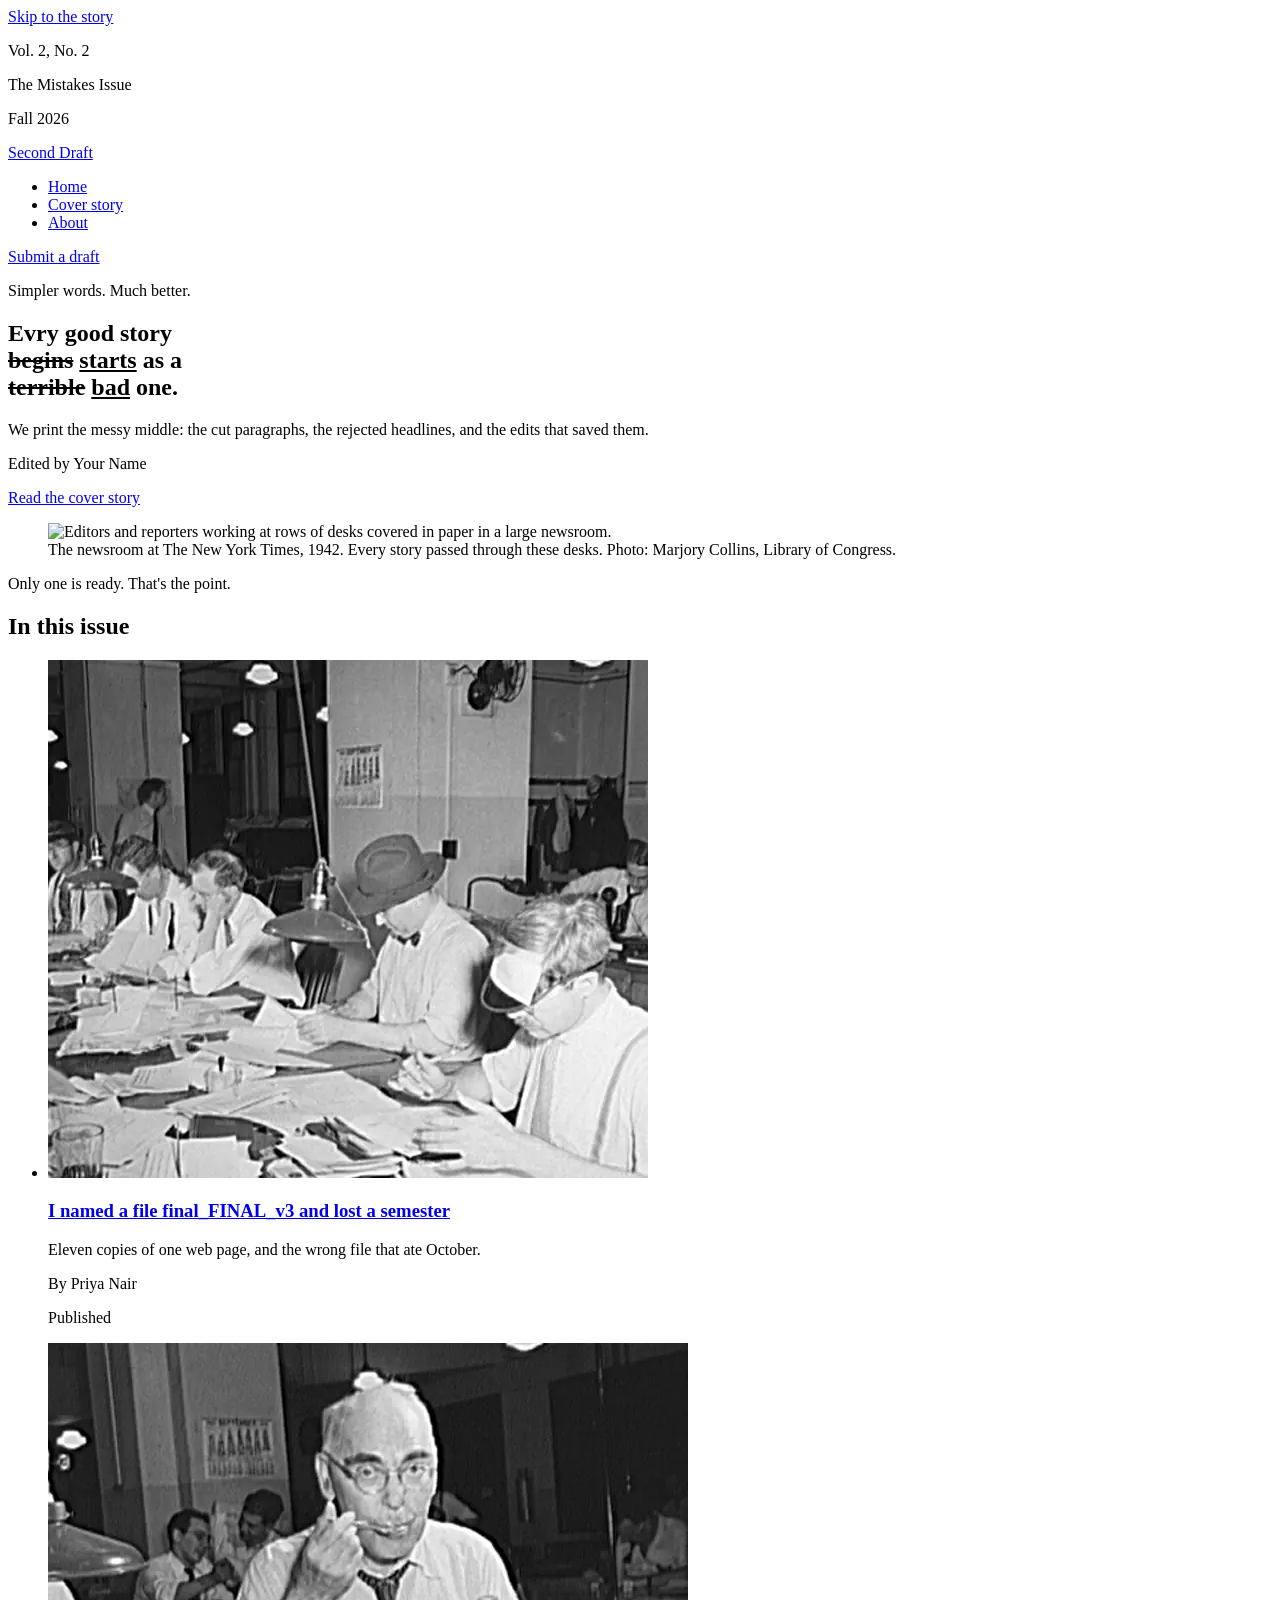
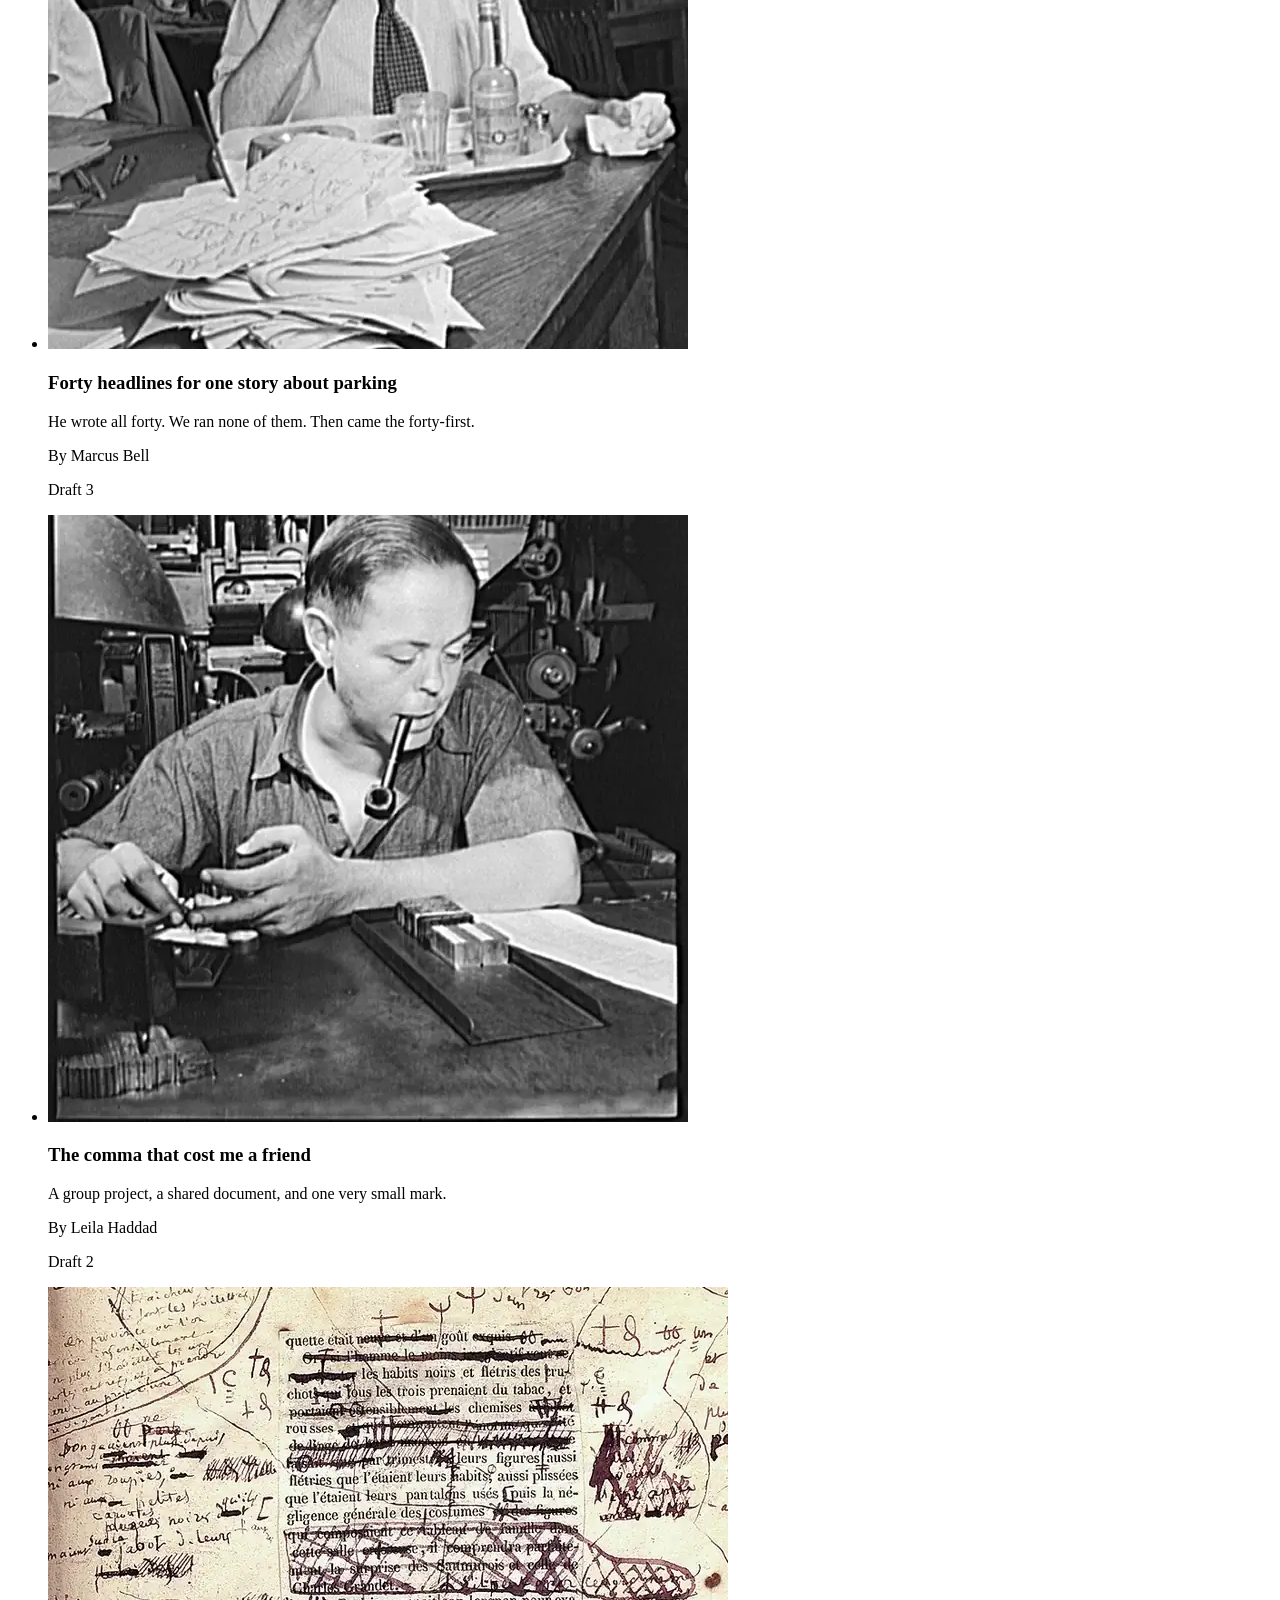
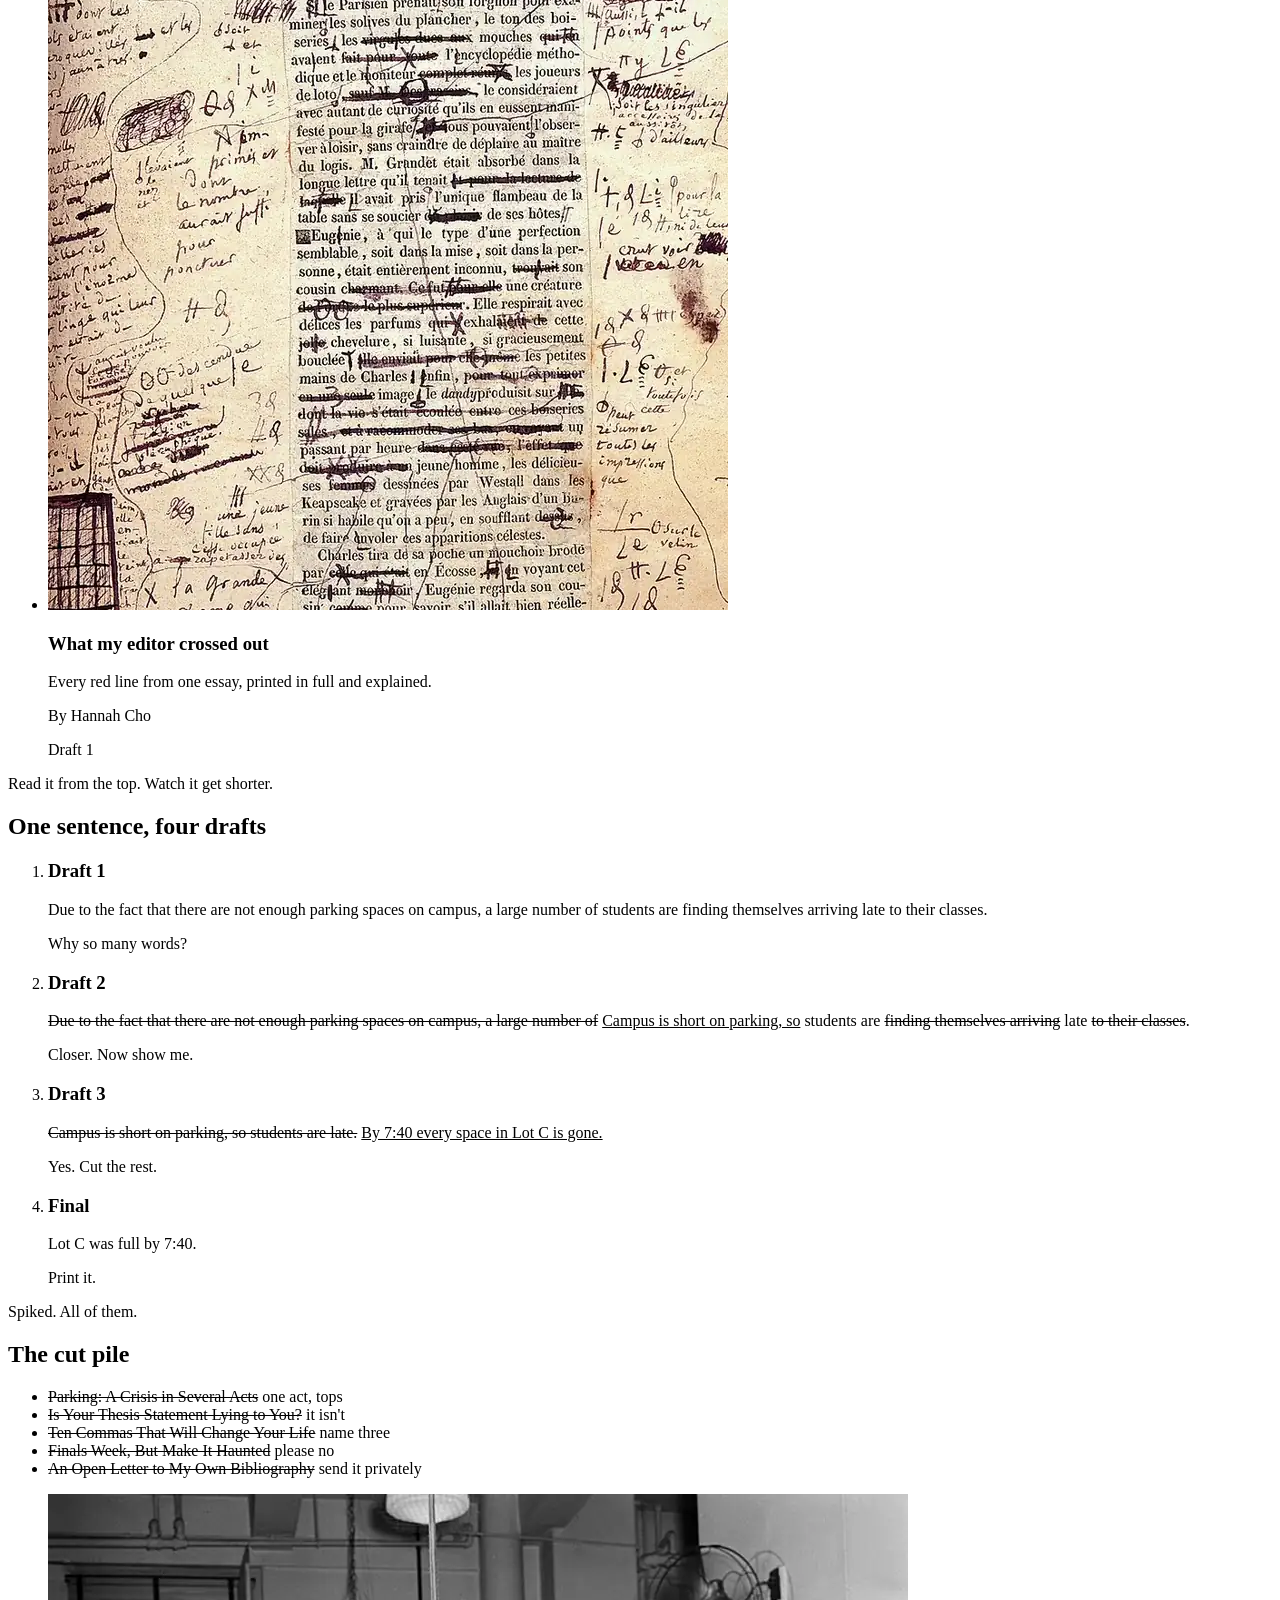
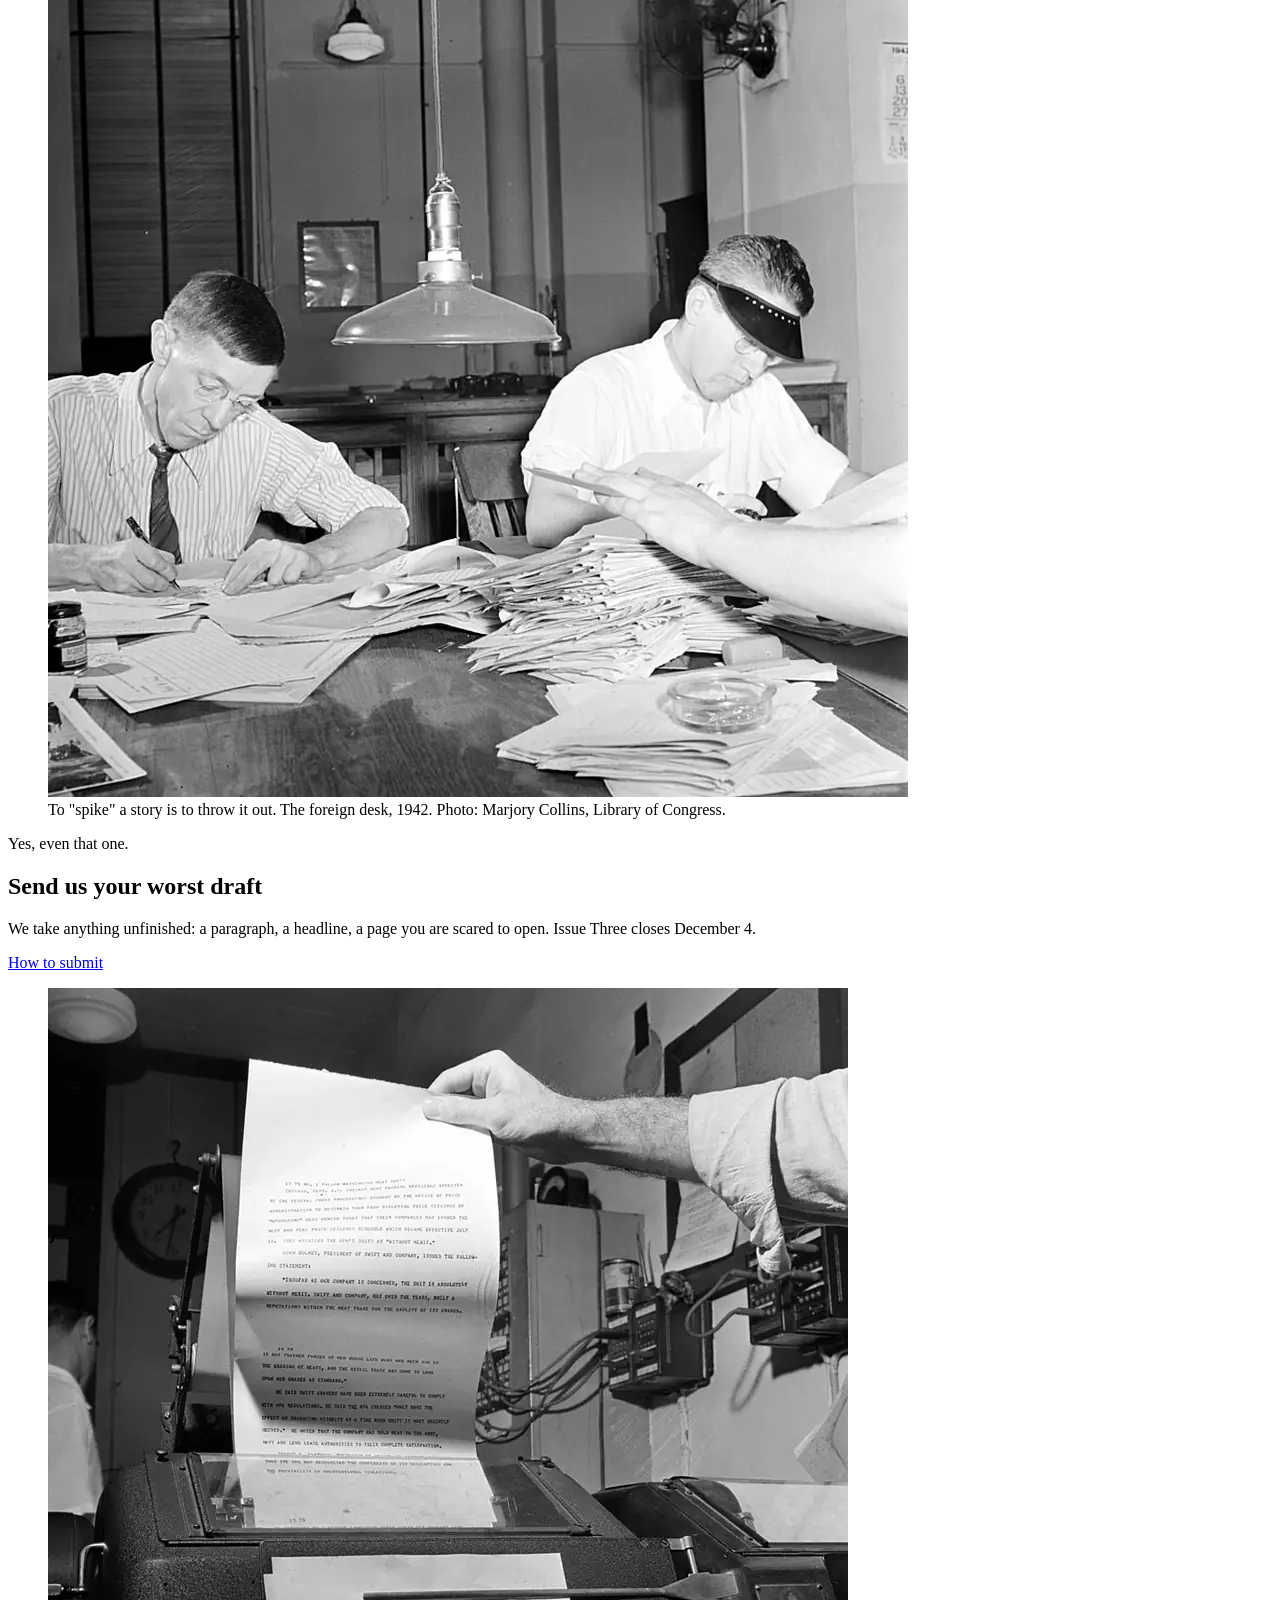
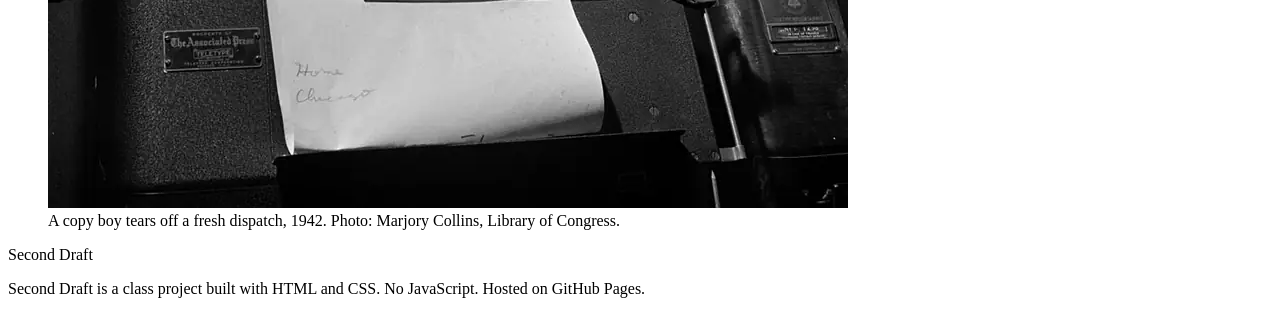
==== index.html @ 9b4cb30d "Changed the title" ====
<!DOCTYPE html>
<html lang="en">
<head>
  <meta charset="UTF-8">
  <title>Second Draft</title>
  <link rel="icon" href="assets/images/favicon.svg" type="image/svg+xml">
  <link rel="preconnect" href="https://fonts.googleapis.com">
  <link rel="preconnect" href="https://fonts.gstatic.com" crossorigin>
  <link rel="stylesheet" href="https://fonts.googleapis.com/css2?family=Barlow+Condensed:ital,wght@0,600;0,700;0,800;1,600&family=Roboto+Condensed:wght@600;700&family=Roboto:wght@400;500&display=swap">
  <link rel="stylesheet" href="assets/css/Style.css">
</head>
<body>
  <a class="skip-link" href="#main">Skip to the story</a>

  <header>
    <div class="topbar">
      <p>Vol. 2, No. 2</p>
      <p>The Mistakes Issue</p>
      <p>Fall 2026</p>
    </div>
    <div class="row masthead">
      <p class="wordmark"><a href="index.html">Second Draft</a></p>
      <div class="page">
        <nav class="site-nav" aria-label="Main">
          <ul>
            <li><a href="index.html" aria-current="page">Home</a></li>
            <li><a href="story.html">Cover story</a></li>
            <li><a href="about.html">About</a></li>
          </ul>
        </nav>
        <a class="header-cta" href="about.html#submit">Submit a draft</a>
      </div>
    </div>
  </header>

  <main id="main">
    <section class="row">
      <p class="note">Simpler words. Much better.</p>
      <div class="page">
        <h1>Evry good story<br>
          <del aria-hidden="true">begins</del> <ins>starts</ins> as a<br>
          <del aria-hidden="true">terrible</del> <ins>bad</ins> one.</h1>
        <p class="lede">We print the messy middle: the cut paragraphs, the rejected headlines, and the edits that saved them.</p>
        <p class="byline">Edited by Your Name</p>
        <p class="actions"><a class="cta" href="story.html">Read the cover story</a></p>
      </div>
    </section>

    <div class="row">
      <div class="page">
        <figure class="print">
          <img src="assets/images/Hero.webp" alt="Editors and reporters working at rows of desks covered in paper in a large newsroom." width="1600" height="888">
          <figcaption>The newsroom at The New York Times, 1942. Every story passed through these desks. Photo: Marjory Collins, Library of Congress.</figcaption>
        </figure>
      </div>
    </div>

    <section class="row">
      <p class="note">Only one is ready. That's the point.</p>
      <div class="page">
        <h2>In this issue</h2>
        <ul class="lineup">
          <li>
            <img src="assets/images/desk-600.webp" alt="Copy editors at a long desk piled with typed pages." width="600" height="518" loading="lazy">
            <div>
              <h3><a href="story.html">I named a file final_FINAL_v3 and lost a semester</a></h3>
              <p class="dek">Eleven copies of one web page, and the wrong file that ate October.</p>
              <p class="byline">By Priya Nair</p>
            </div>
            <p class="status stamp">Published</p>
          </li>
          <li>
            <img src="assets/images/reader.webp" width="640" height="606" loading="lazy">
            <div>
              <h3>Forty headlines for one story about parking</h3>
              <p class="dek">He wrote all forty. We ran none of them. Then came the forty-first.</p>
              <p class="byline">By Marcus Bell</p>
            </div>
            <p class="status draft">Draft 3</p>
          </li>
          <li>
            <img src="assets/images/setter.webp" alt="A typesetter with a pipe in his mouth arranging metal type by hand at his bench." width="640" height="607" loading="lazy">
            <div>
              <h3>The comma that cost me a friend</h3>
              <p class="dek">A group project, a shared document, and one very small mark.</p>
              <p class="byline">By Leila Haddad</p>
            </div>
            <p class="status draft">Draft 2</p>
          </li>
          <li>
            <img src="assets/images/manuscript.webp" alt="A handwritten page covered in crossed-out lines and notes in the margins." width="680" height="923" loading="lazy">
            <div>
              <h3>What my editor crossed out</h3>
              <p class="dek">Every red line from one essay, printed in full and explained.</p>
              <p class="byline">By Hannah Cho</p>
            </div>
            <p class="status draft">Draft 1</p>
          </li>
        </ul>
      </div>
    </section>

    <section class="row sunken">
      <p class="note">Read it from the top. Watch it get shorter.</p>
      <div class="page">
        <h2>One sentence, four drafts</h2>
        <ol class="drafts">
          <li>
            <h3>Draft 1</h3>
            <p class="sentence">Due to the fact that there are not enough parking spaces on campus, a large number of students are finding themselves arriving late to their classes.</p>
            <p class="said">Why so many words?</p>
          </li>
          <li>
            <h3>Draft 2</h3>
            <p class="sentence"><del>Due to the fact that there are not enough parking spaces on campus, a large number of</del> <ins>Campus is short on parking, so</ins> students are <del>finding themselves arriving</del> late <del>to their classes</del>.</p>
            <p class="said">Closer. Now show me.</p>
          </li>
          <li>
            <h3>Draft 3</h3>
            <p class="sentence"><del>Campus is short on parking, so students are late.</del> <ins>By 7:40 every space in Lot C is gone.</ins></p>
            <p class="said">Yes. Cut the rest.</p>
          </li>
          <li>
            <h3>Final</h3>
            <p class="sentence done">Lot C was full by 7:40.</p>
            <p class="said">Print it.</p>
          </li>
        </ol>
      </div>
    </section>

    <section class="row">
      <p class="note">Spiked. All of them.</p>
      <div class="page">
        <h2>The cut pile</h2>
        <div class="pile">
          <ul class="cuts">
            <li><del>Parking: A Crisis in Several Acts</del> <span class="why">one act, tops</span></li>
            <li><del>Is Your Thesis Statement Lying to You?</del> <span class="why">it isn't</span></li>
            <li><del>Ten Commas That Will Change Your Life</del> <span class="why">name three</span></li>
            <li><del>Finals Week, But Make It Haunted</del> <span class="why">please no</span></li>
            <li><del>An Open Letter to My Own Bibliography</del> <span class="why">send it privately</span></li>
          </ul>
          <figure class="print">
            <img src="assets/images/spike.webp" alt="Two copy editors in eyeshades at a desk heaped with paper, one pressing a page down onto a spike." width="860" height="903" loading="lazy">
            <figcaption>To "spike" a story is to throw it out. The foreign desk, 1942. Photo: Marjory Collins, Library of Congress.</figcaption>
          </figure>
        </div>
      </div>
    </section>

    <section class="row inverse">
      <p class="note">Yes, even that one.</p>
      <div class="page">
        <div class="invite">
          <div>
            <h2>Send us your worst draft</h2>
            <p>We take anything unfinished: a paragraph, a headline, a page you are scared to open. Issue Three closes December 4.</p>
            <p class="actions"><a class="cta" href="about.html#submit">How to submit</a></p>
          </div>
          <figure class="print">
            <img src="assets/images/dispatch.webp" alt="A hand tearing a long sheet of paper from a wire service teleprinter." width="800" height="820" loading="lazy">
            <figcaption>A copy boy tears off a fresh dispatch, 1942. Photo: Marjory Collins, Library of Congress.</figcaption>
          </figure>
        </div>
      </div>
    </section>
  </main>

  <footer class="row site-footer inverse">
    <div class="page">
      <p class="signoff">Second Draft</p>
      <p>Second Draft is a class project built with HTML and CSS. No JavaScript. Hosted on GitHub Pages.</p>
    </div>
  </footer>
</body>
</html>
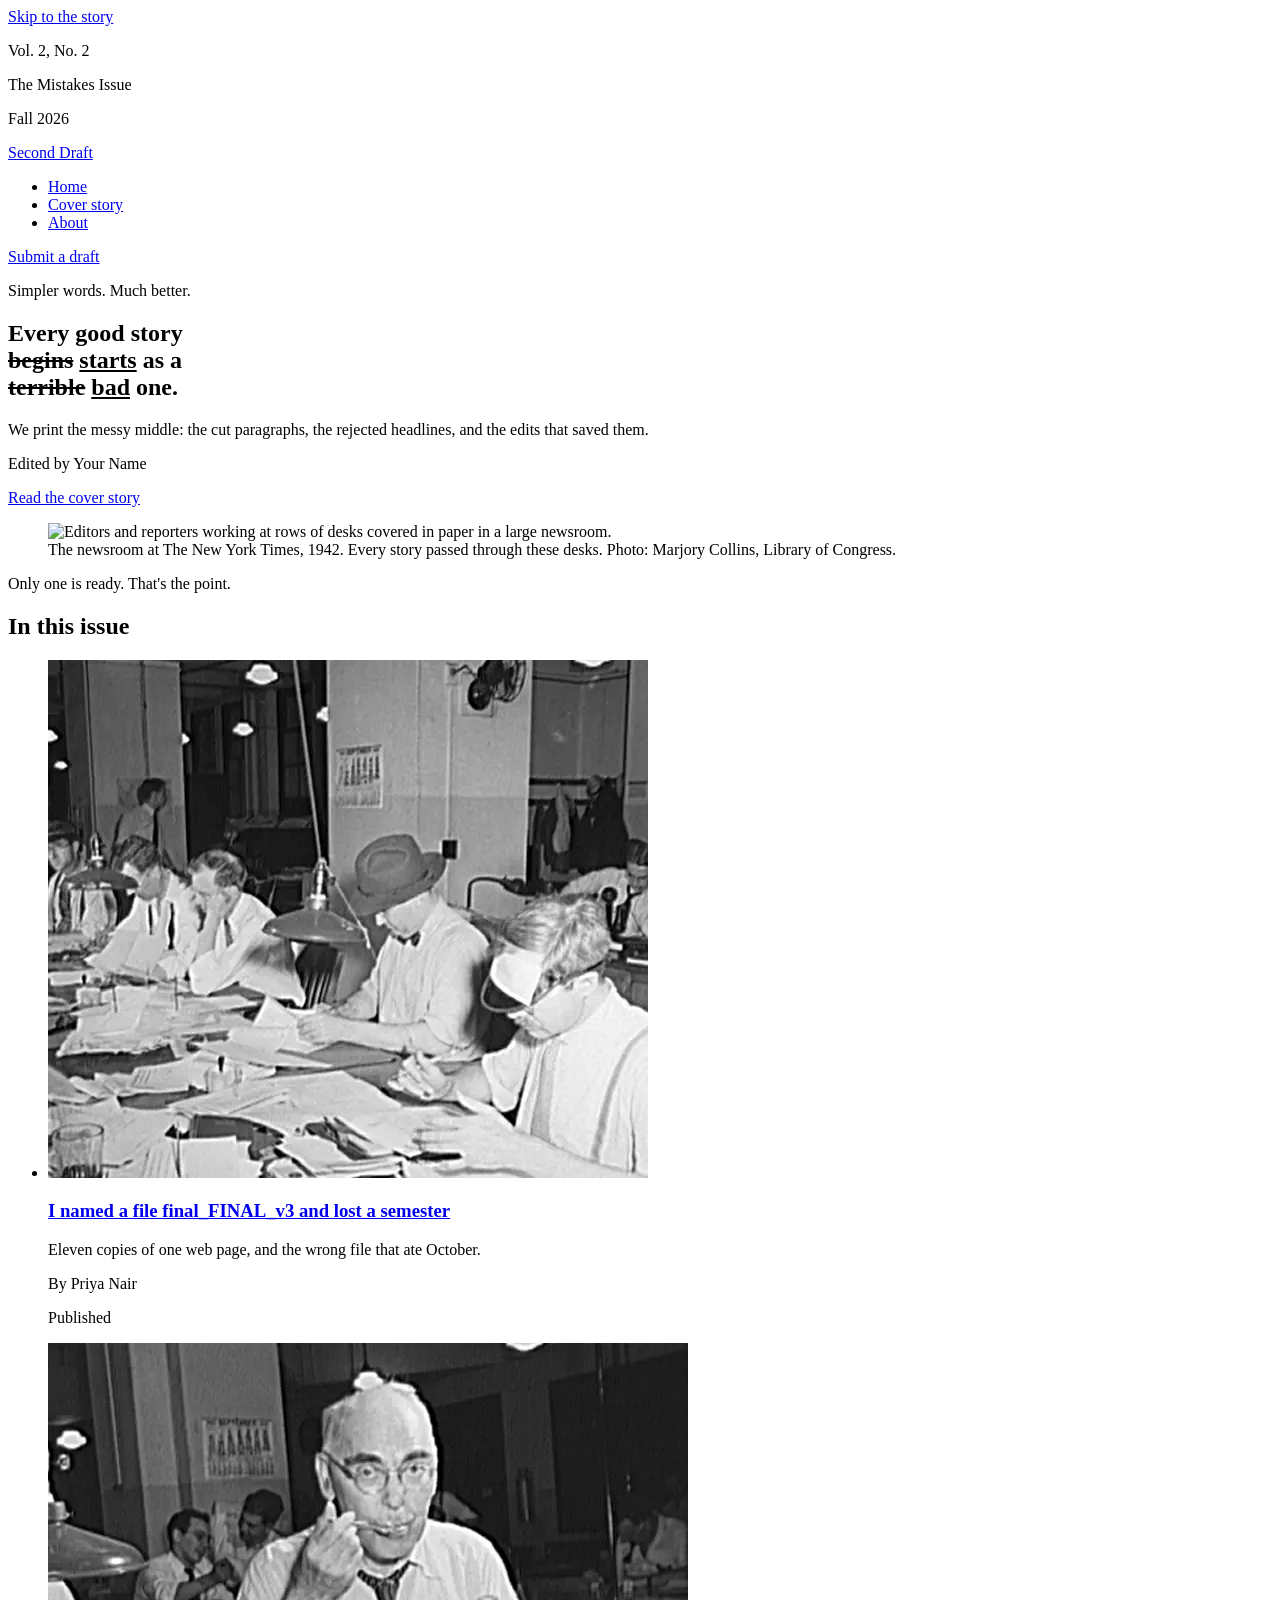
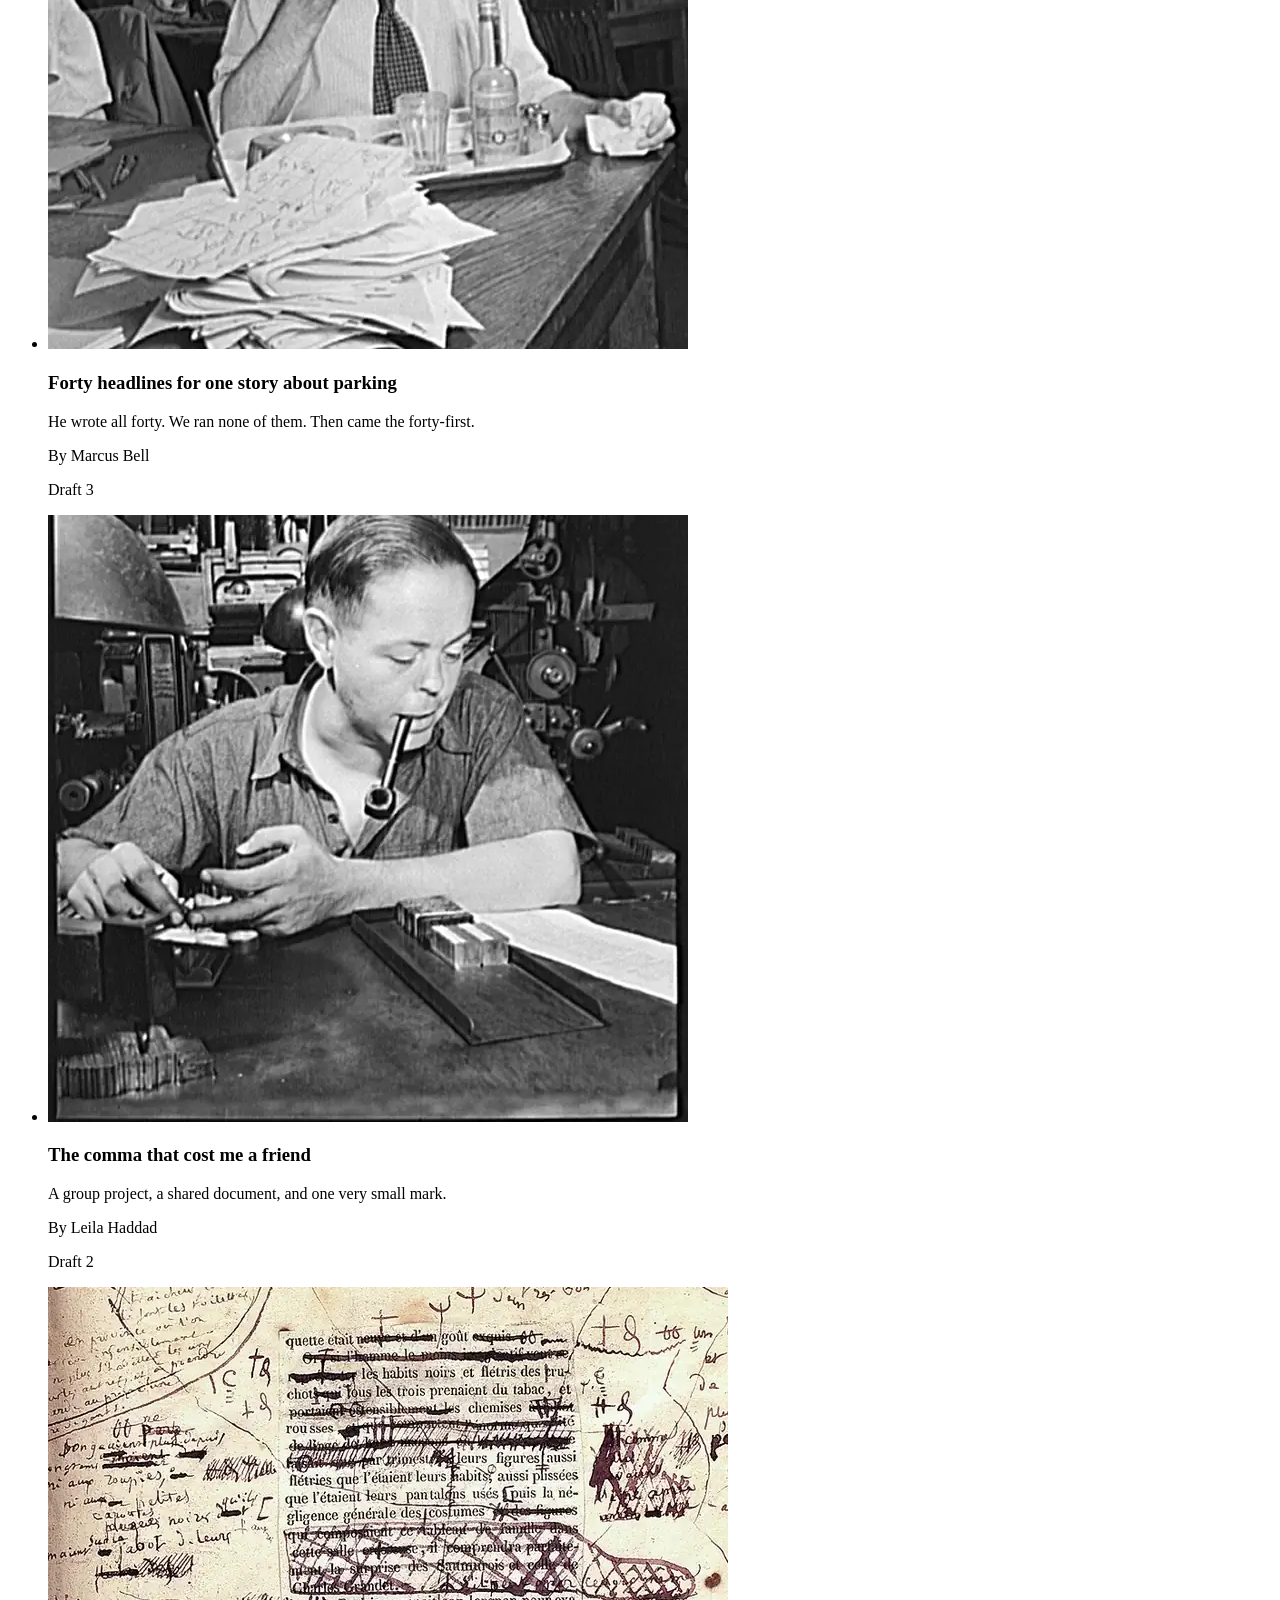
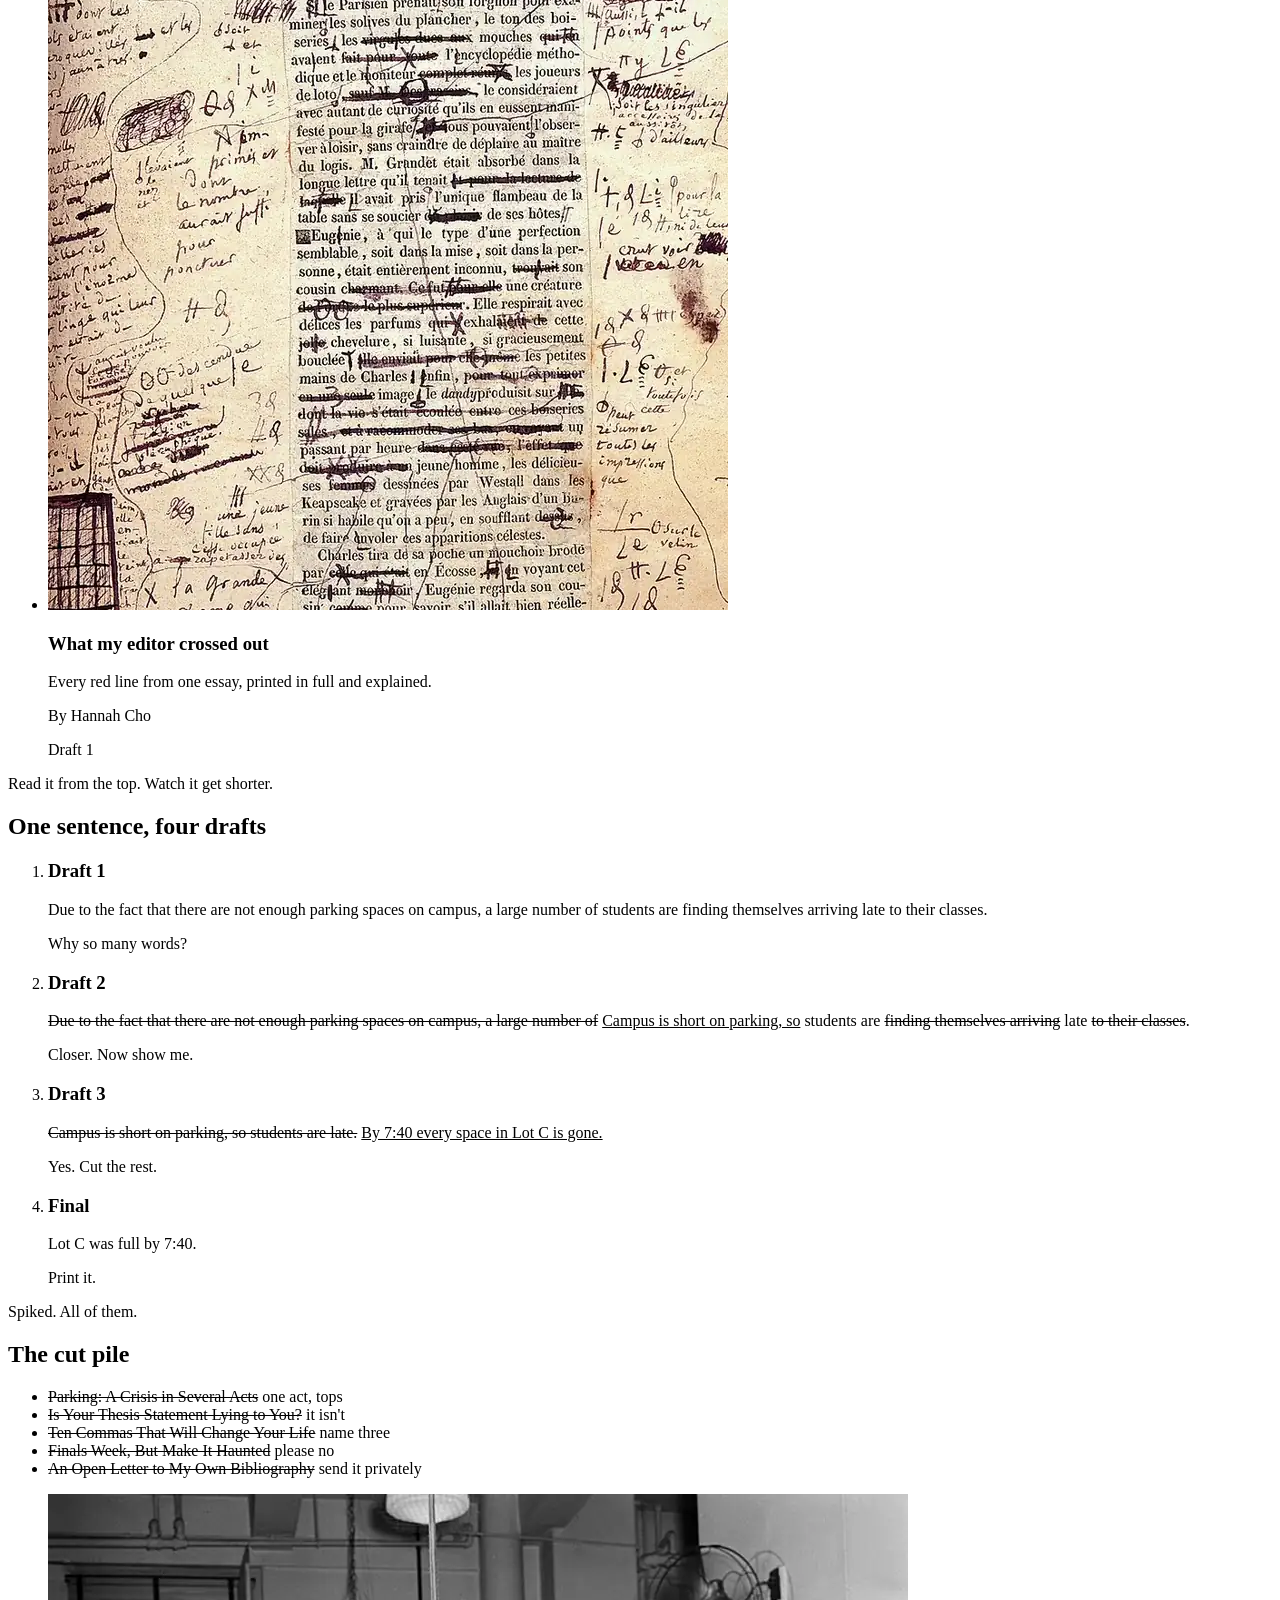
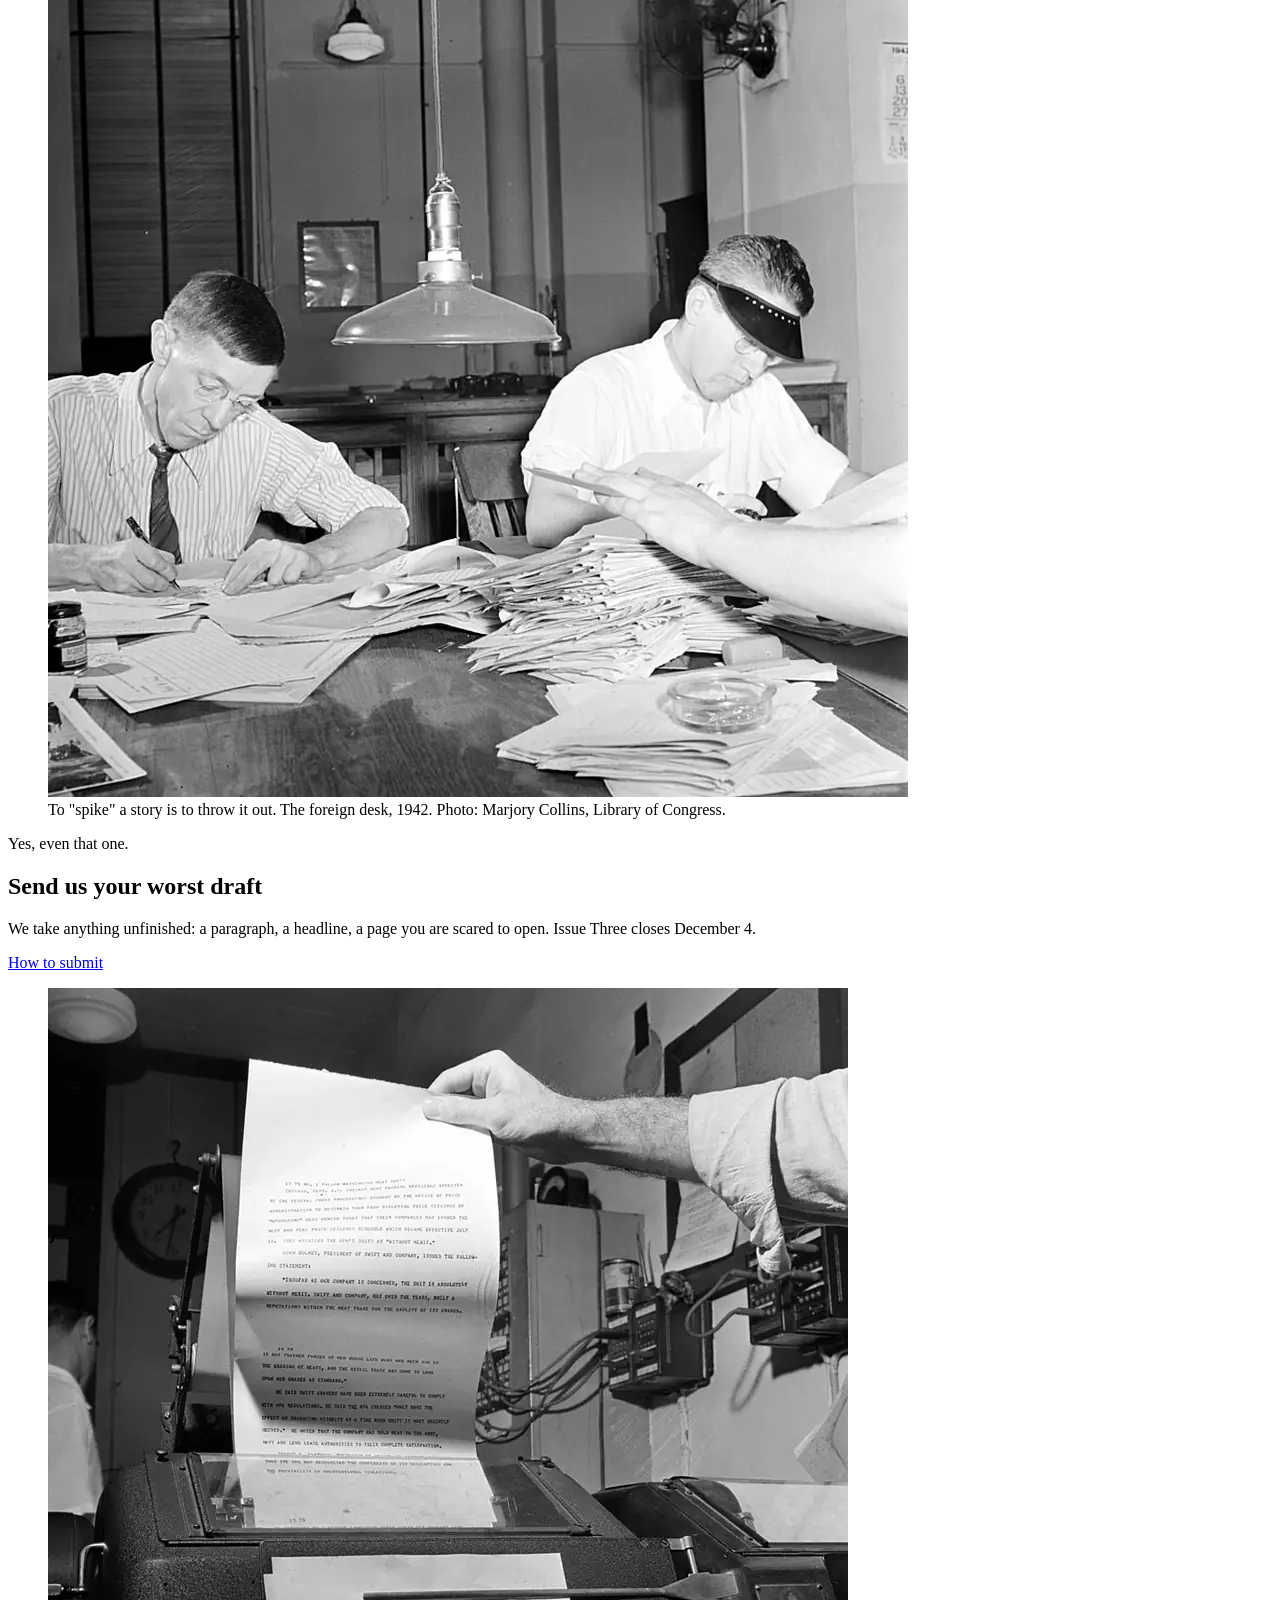
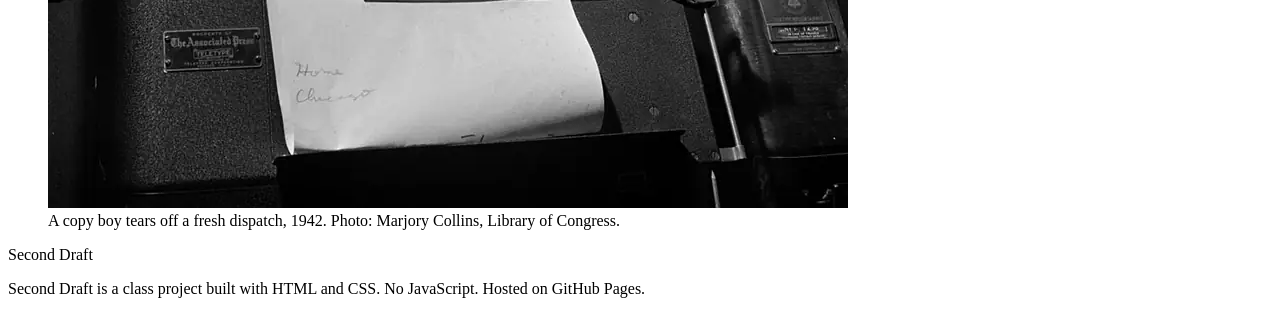
==== commit d2c36ff4: "Fixed the H1" ====
--- a/index.html
+++ b/index.html
@@ -37,7 +37,7 @@
     <section class="row">
       <p class="note">Simpler words. Much better.</p>
       <div class="page">
-        <h1>Evry good story<br>
+        <h1>Every good story<br>
           <del aria-hidden="true">begins</del> <ins>starts</ins> as a<br>
           <del aria-hidden="true">terrible</del> <ins>bad</ins> one.</h1>
         <p class="lede">We print the messy middle: the cut paragraphs, the rejected headlines, and the edits that saved them.</p>
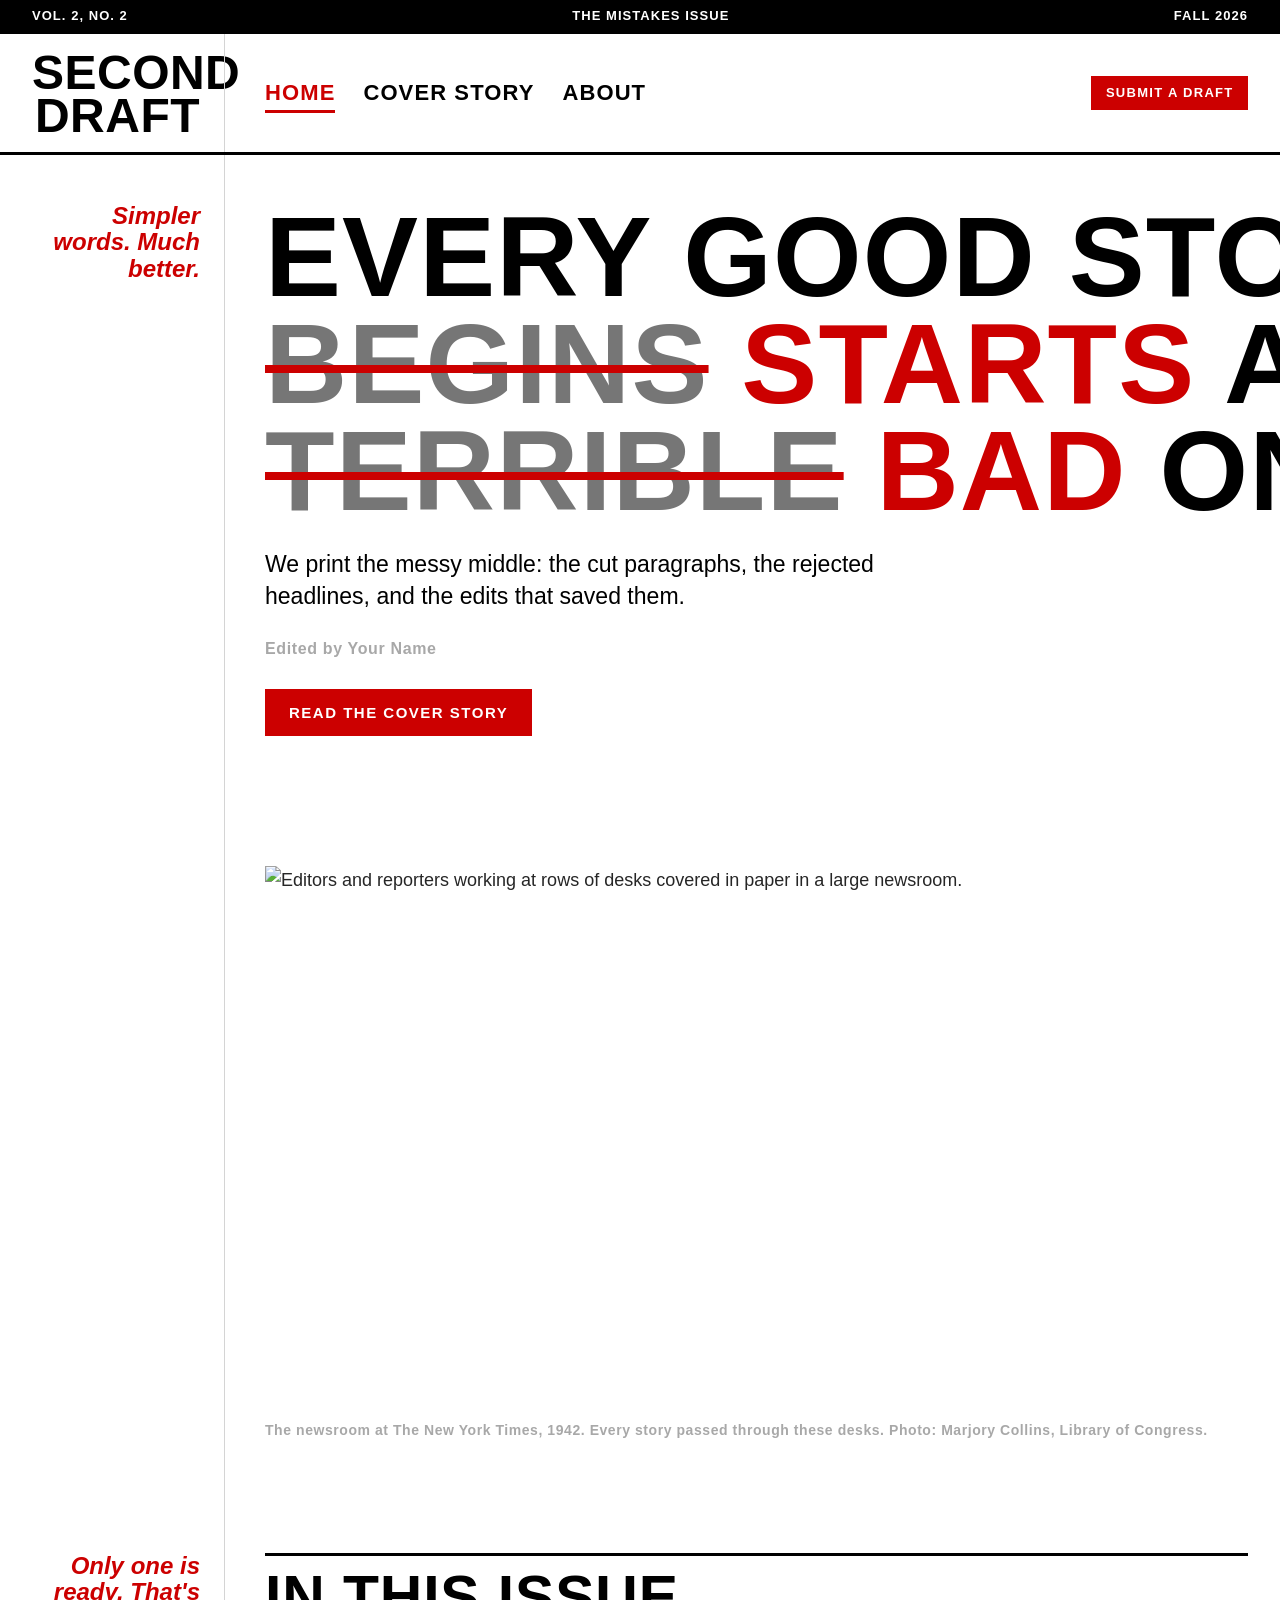
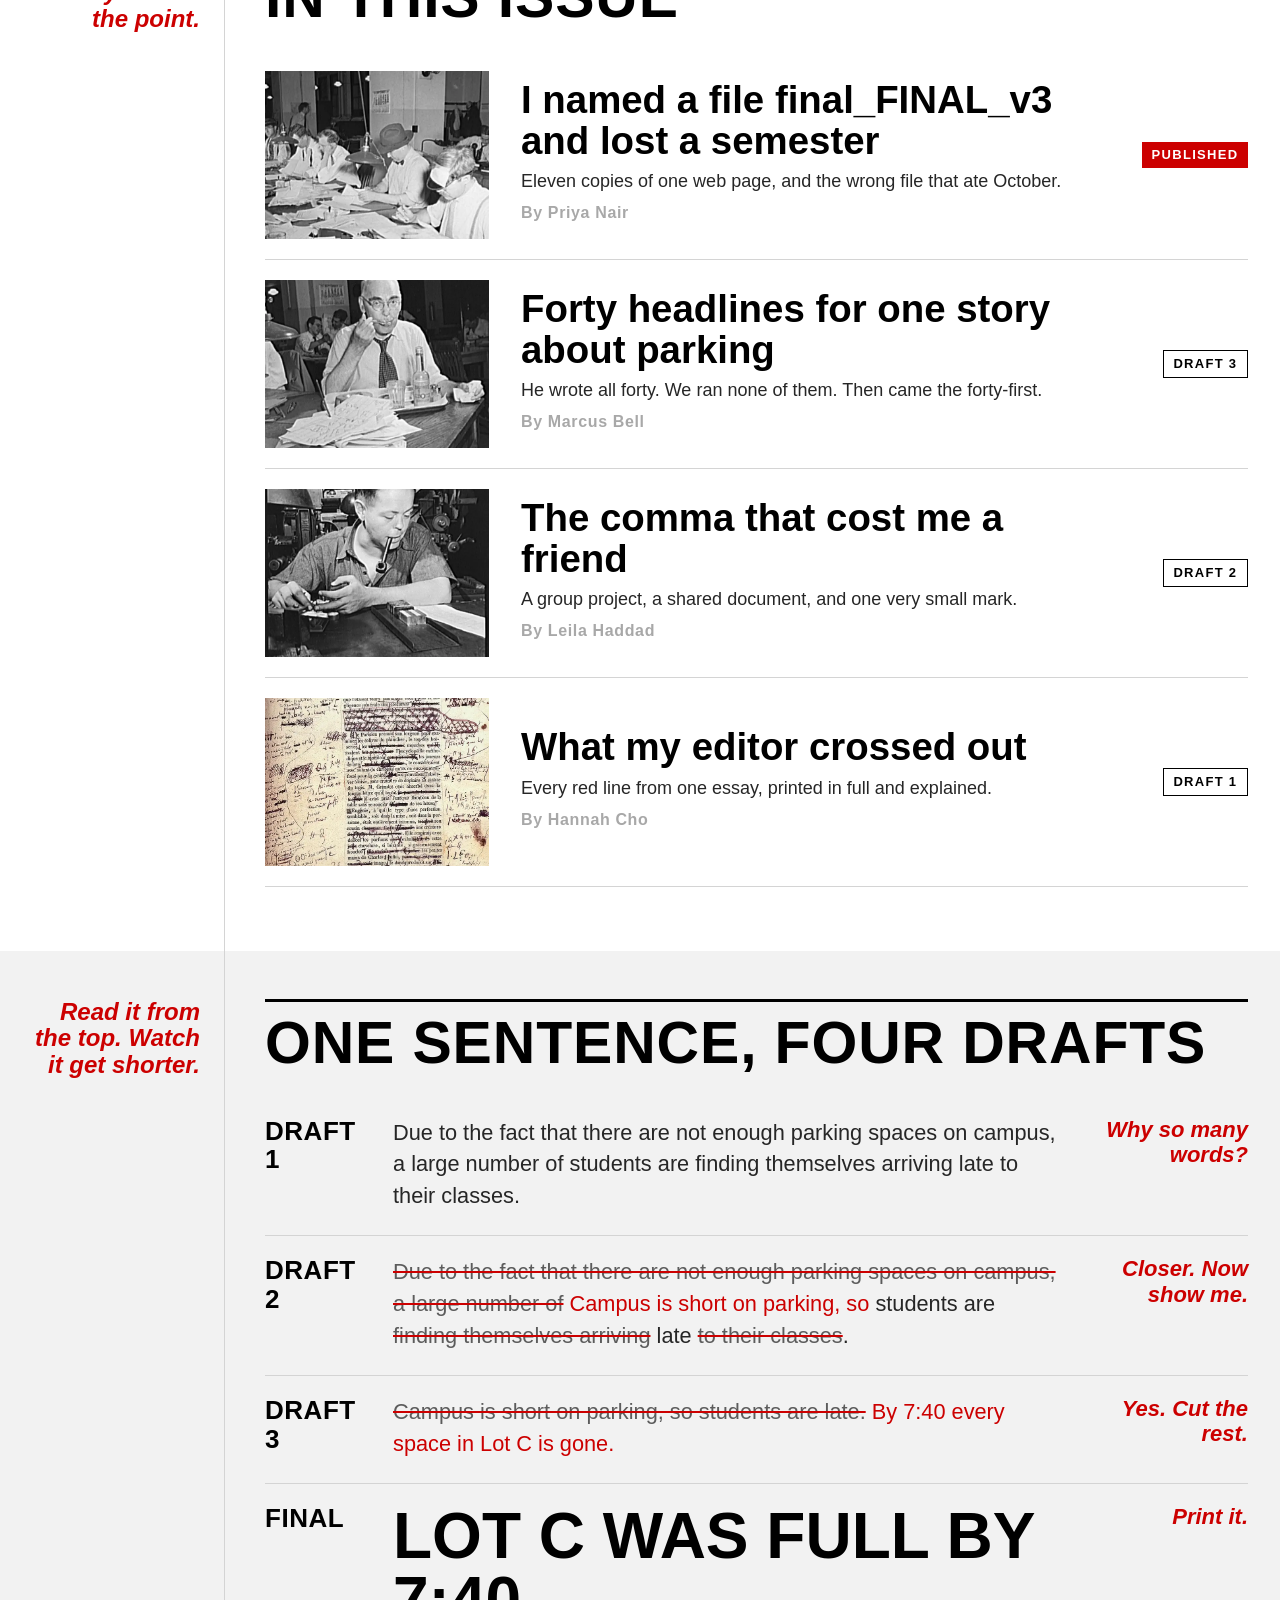
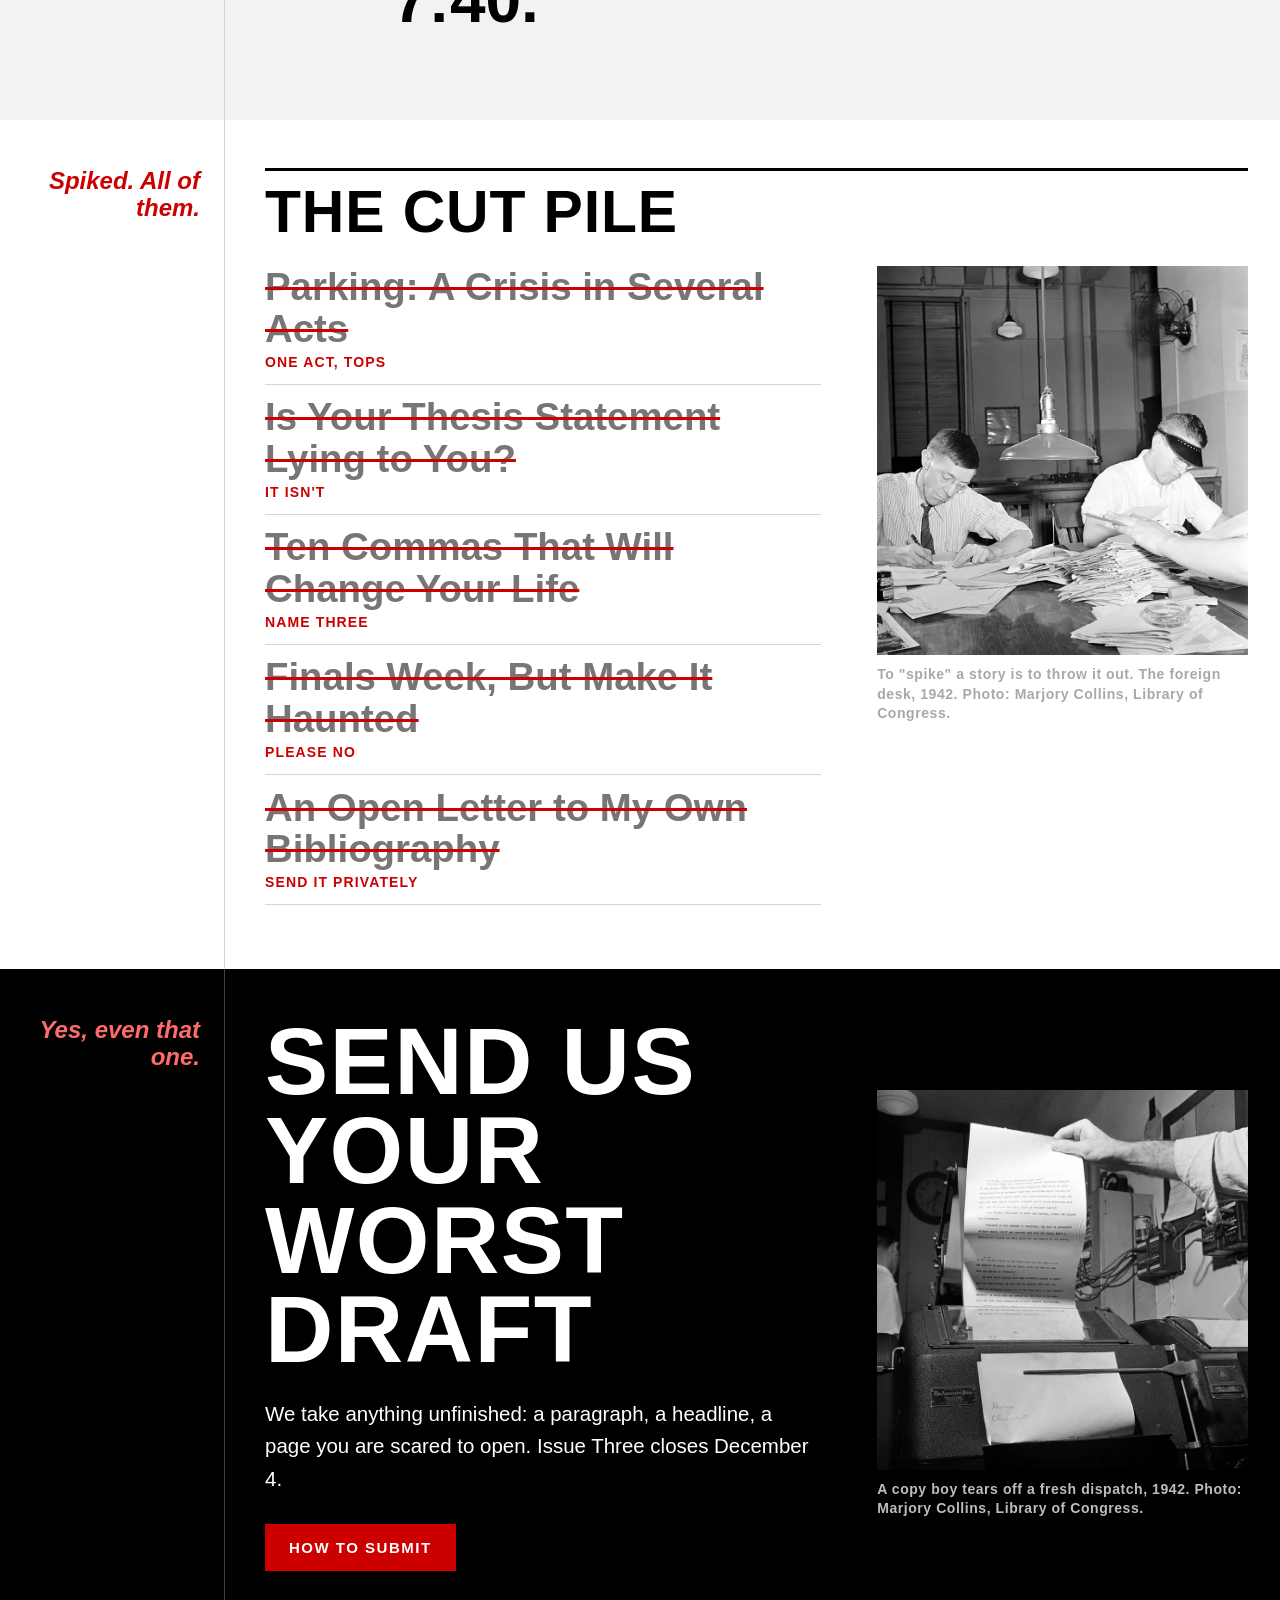
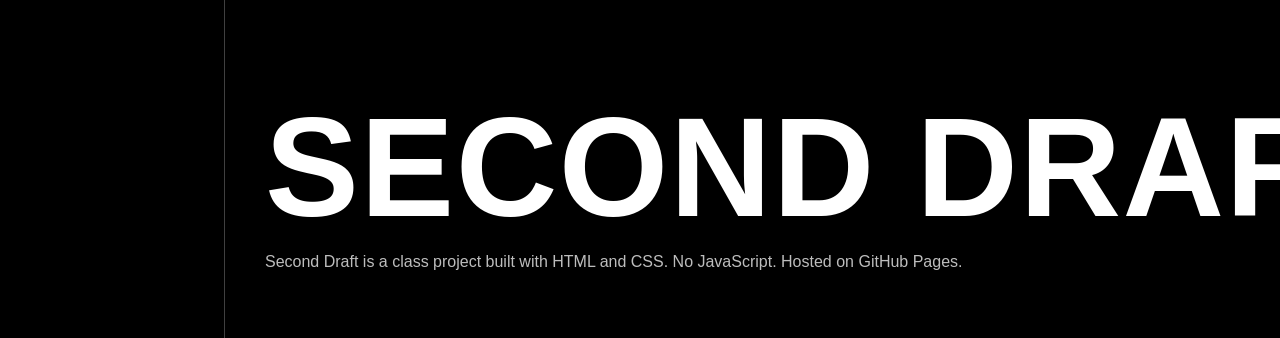
==== commit 202a114f: "CSS link fix" ====
--- a/index.html
+++ b/index.html
@@ -7,7 +7,7 @@
   <link rel="preconnect" href="https://fonts.googleapis.com">
   <link rel="preconnect" href="https://fonts.gstatic.com" crossorigin>
   <link rel="stylesheet" href="https://fonts.googleapis.com/css2?family=Barlow+Condensed:ital,wght@0,600;0,700;0,800;1,600&family=Roboto+Condensed:wght@600;700&family=Roboto:wght@400;500&display=swap">
-  <link rel="stylesheet" href="assets/css/Style.css">
+  <link rel="stylesheet" href="assets/css/style.css">
 </head>
 <body>
   <a class="skip-link" href="#main">Skip to the story</a>
--- a/assets/css/style.css
+++ b/assets/css/style.css
@@ -0,0 +1,828 @@
+/* Second Draft: one stylesheet for the whole site.
+   Phone styles come first (mobile-first, Week 7).
+   The media queries near the bottom add the desktop layout. */
+
+/* Design tokens (Week 8: custom properties) */
+:root {
+  --white: #ffffff;
+  --sunken: #f2f2f2;  /* alternate sections */
+  --black: #000000;   /* headlines and dark sections */
+  --body: #262626;    /* paragraphs */
+  --muted: #a8a8a8;   /* captions and bylines */
+  --line: #d4d4d4;    /* thin rules */
+  --pen: #cc0000;     /* the editor's red pen, the only accent color */
+
+  /* Type (Week 5: Google Fonts) */
+  --display: "Barlow Condensed", "Arial Narrow", Arial, sans-serif;
+  --text: "Roboto", "Helvetica Neue", Arial, sans-serif;
+  --label: "Roboto Condensed", "Arial Narrow", Arial, sans-serif;
+}
+
+/* Box model (Week 5) */
+*,
+*::before,
+*::after {
+  box-sizing: border-box;
+}
+
+body {
+  margin: 0;
+  background: var(--white);
+  color: var(--body);
+  font-family: var(--text);
+  font-size: 1.125rem;
+  line-height: 1.6;
+}
+
+img {
+  display: block;
+  max-width: 100%;
+  height: auto;
+}
+
+a {
+  color: inherit;
+  text-decoration-color: var(--pen);
+  text-decoration-thickness: 2px;
+  text-underline-offset: 0.18em;
+}
+
+a:hover {
+  color: var(--pen);
+}
+
+/* Keyboard users can always see where they are (Week 10) */
+:focus-visible {
+  outline: 3px solid var(--pen);
+  outline-offset: 3px;
+}
+
+.skip-link {
+  position: absolute;
+  z-index: 2;
+  left: 1rem;
+  top: -5rem;
+  padding: 0.5rem 1rem;
+  background: var(--black);
+  color: var(--white);
+}
+
+.skip-link:focus {
+  top: 1rem;
+}
+
+/* The black strip at the very top */
+.topbar {
+  display: flex;
+  justify-content: space-between;
+  gap: 1rem;
+  padding: 0.4rem 1rem;
+  background: var(--black);
+  color: var(--white);
+  font-family: var(--label);
+  font-size: 0.8125rem;
+  font-weight: 600;
+  letter-spacing: 0.08em;
+  text-transform: uppercase;
+}
+
+.topbar p {
+  margin: 0;
+}
+
+/* Section backgrounds */
+.sunken {
+  background: var(--sunken);
+}
+
+/* Dark sections swap these colors for this section only */
+.inverse {
+  --pen: #ff6b6b;
+  --muted: #bdbdbd;
+  --line: rgb(255 255 255 / 0.25);
+  background: var(--black);
+  color: var(--white);
+}
+
+/* The sheet: a margin for editor's notes, then the page itself */
+.row {
+  padding-inline: 1rem;
+}
+
+.page {
+  padding-block: 1rem 2.5rem;
+}
+
+.note {
+  margin: 0;
+  padding-top: 2rem;
+  color: var(--pen);
+  font-family: var(--display);
+  font-size: 1.5rem;
+  font-style: italic;
+  font-weight: 600;
+  line-height: 1.1;
+}
+
+.note + .page {
+  padding-top: 0.5rem;
+}
+
+/* Header and navigation (Week 6: Flexbox) */
+.masthead {
+  border-bottom: 3px solid var(--black);
+}
+
+.wordmark {
+  margin: 0;
+  padding-top: 0.75rem;
+  font-family: var(--display);
+  font-size: 2.25rem;
+  font-weight: 800;
+  letter-spacing: 0.01em;
+  line-height: 0.9;
+  text-transform: uppercase;
+}
+
+.wordmark a {
+  color: var(--black);
+  text-decoration: none;
+}
+
+.masthead .page {
+  display: flex;
+  flex-wrap: wrap;
+  align-items: center;
+  justify-content: space-between;
+  gap: 0.5rem 2rem;
+  padding-block: 0.5rem 0.75rem;
+}
+
+.site-nav ul {
+  display: flex;
+  flex-wrap: wrap;
+  gap: 0.25rem 1.75rem;
+  margin: 0;
+  padding: 0;
+  list-style: none;
+}
+
+.site-nav a {
+  display: inline-block;
+  padding-block: 0.25rem;
+  color: var(--black);
+  font-family: var(--display);
+  font-size: 1.375rem;
+  font-weight: 700;
+  letter-spacing: 0.05em;
+  line-height: 1.2;
+  text-decoration: none;
+  text-transform: uppercase;
+}
+
+.site-nav a:hover {
+  color: var(--pen);
+}
+
+.site-nav [aria-current="page"] {
+  color: var(--pen);
+  box-shadow: 0 3px 0 var(--pen);
+}
+
+/* Buttons (Week 8: transitions) */
+.header-cta,
+.cta {
+  display: inline-block;
+  background: var(--pen);
+  color: var(--white);
+  font-family: var(--label);
+  font-weight: 700;
+  letter-spacing: 0.1em;
+  line-height: 1;
+  text-decoration: none;
+  text-transform: uppercase;
+  transition: background-color 0.2s ease;
+}
+
+.header-cta {
+  padding: 0.65rem 0.9rem;
+  font-size: 0.8125rem;
+}
+
+.cta {
+  padding: 1rem 1.5rem;
+  font-size: 0.9375rem;
+}
+
+.header-cta:hover,
+.cta:hover {
+  background: var(--black);
+  color: var(--white);
+}
+
+.inverse .cta {
+  background: #cc0000;
+}
+
+.inverse .cta:hover {
+  background: var(--white);
+  color: var(--black);
+}
+
+/* Type (Week 5 and Week 8: clamp) */
+h1,
+h2,
+h3 {
+  margin: 0;
+  color: var(--black);
+  font-family: var(--display);
+  font-weight: 800;
+}
+
+.inverse h2,
+.inverse h3 {
+  color: var(--white);
+}
+
+/* The home headline is three set lines, so it never re-wraps while fonts load */
+h1 {
+  margin-bottom: 1.5rem;
+  font-size: 11.6vw;
+  letter-spacing: 0.01em;
+  line-height: 0.94;
+  text-transform: uppercase;
+  white-space: nowrap;
+}
+
+.story-title,
+.about-title {
+  font-size: clamp(3rem, 7vw, 6.5rem);
+  letter-spacing: 0;
+  line-height: 0.96;
+  text-transform: none;
+  white-space: normal;
+}
+
+h2 {
+  margin-bottom: 1.5rem;
+  padding-top: 0.75rem;
+  border-top: 3px solid var(--black);
+  font-size: clamp(2.5rem, 4.6vw, 4.25rem);
+  letter-spacing: 0.015em;
+  line-height: 1;
+  text-transform: uppercase;
+}
+
+.inverse h2 {
+  border-top-color: var(--white);
+}
+
+p,
+ol {
+  max-width: 44rem;
+}
+
+/* The editor's marks: <del> and <ins> are real HTML elements */
+del {
+  color: #767676;
+  text-decoration-color: var(--pen);
+  text-decoration-thickness: 0.07em;
+}
+
+ins {
+  color: var(--pen);
+  text-decoration: none;
+}
+
+.lede {
+  margin-top: 0;
+  color: var(--black);
+  font-size: clamp(1.25rem, 1.8vw, 1.5rem);
+  line-height: 1.4;
+}
+
+.byline {
+  margin-block: 0.25rem;
+  color: var(--muted);
+  font-family: var(--label);
+  font-size: 1rem;
+  font-weight: 600;
+  letter-spacing: 0.04em;
+}
+
+.actions {
+  margin-top: 1.75rem;
+}
+
+/* Photos sit straight and clean (Week 3: figure and figcaption) */
+.print {
+  margin: 0;
+}
+
+figcaption {
+  padding-top: 0.6rem;
+  color: var(--muted);
+  font-family: var(--label);
+  font-size: 0.875rem;
+  font-weight: 600;
+  letter-spacing: 0.04em;
+  line-height: 1.4;
+}
+
+/* In this issue (Week 7: Grid) */
+.lineup {
+  margin: 0;
+  padding: 0;
+  list-style: none;
+}
+
+.lineup li {
+  display: grid;
+  grid-template-columns: 6.5rem minmax(0, 1fr);
+  gap: 1rem;
+  align-items: start;
+  padding-block: 1.25rem;
+  border-bottom: 1px solid var(--line);
+}
+
+.lineup img {
+  width: 100%;
+  aspect-ratio: 4 / 3;
+  object-fit: cover;
+}
+
+.lineup h3 {
+  font-size: clamp(1.625rem, 3vw, 2.5rem);
+  font-weight: 700;
+  line-height: 1.05;
+}
+
+.lineup h3 a {
+  text-decoration: none;
+}
+
+.lineup h3 a:hover {
+  text-decoration: underline;
+  text-decoration-color: var(--pen);
+  text-decoration-thickness: 3px;
+}
+
+.lineup .dek {
+  margin: 0.4rem 0 0.25rem;
+}
+
+/* Status tags: red means published */
+.status {
+  grid-column: 2;
+  justify-self: start;
+  margin: 0;
+  padding: 0.3rem 0.6rem;
+  font-family: var(--label);
+  font-size: 0.8125rem;
+  font-weight: 700;
+  letter-spacing: 0.1em;
+  line-height: 1.2;
+  text-transform: uppercase;
+}
+
+.stamp {
+  background: var(--pen);
+  color: var(--white);
+}
+
+.draft {
+  border: 1px solid var(--black);
+  color: var(--black);
+}
+
+/* One sentence, four drafts */
+.drafts {
+  max-width: none;
+  margin: 0;
+  padding: 0;
+  list-style: none;
+}
+
+.drafts li {
+  display: grid;
+  gap: 0.25rem 2rem;
+  padding-block: 1.25rem 1.5rem;
+  border-bottom: 1px solid var(--line);
+}
+
+.drafts li:last-child {
+  border-bottom: 0;
+}
+
+.drafts h3 {
+  font-size: 1.625rem;
+  font-weight: 700;
+  letter-spacing: 0.02em;
+  line-height: 1.1;
+  text-transform: uppercase;
+}
+
+.drafts .sentence {
+  max-width: 46rem;
+  margin: 0;
+  font-size: clamp(1.1875rem, 1.7vw, 1.4375rem);
+  line-height: 1.45;
+}
+
+.drafts del {
+  color: #5c5c5c;
+}
+
+.drafts .said {
+  margin: 0;
+  color: var(--pen);
+  font-family: var(--display);
+  font-size: 1.375rem;
+  font-style: italic;
+  font-weight: 600;
+  line-height: 1.15;
+}
+
+.drafts .sentence.done {
+  color: var(--black);
+  font-family: var(--display);
+  font-size: clamp(2.5rem, 5vw, 4.5rem);
+  font-weight: 800;
+  line-height: 1;
+  text-transform: uppercase;
+}
+
+/* The cut pile */
+.pile {
+  display: grid;
+  gap: 2.5rem;
+  align-items: start;
+}
+
+.cuts {
+  margin: 0;
+  padding: 0;
+  list-style: none;
+}
+
+.cuts li {
+  padding-block: 0.7rem 0.8rem;
+  border-bottom: 1px solid var(--line);
+  font-family: var(--display);
+  font-size: clamp(1.75rem, 3vw, 2.625rem);
+  font-weight: 700;
+  line-height: 1.08;
+}
+
+.cuts li:first-child {
+  padding-top: 0;
+}
+
+.cuts .why {
+  display: block;
+  margin-top: 0.25rem;
+  color: var(--pen);
+  font-family: var(--label);
+  font-size: 0.875rem;
+  font-weight: 700;
+  letter-spacing: 0.08em;
+  line-height: 1.3;
+  text-transform: uppercase;
+}
+
+/* Send us your worst draft */
+.invite {
+  display: grid;
+  gap: 2.5rem;
+  align-items: center;
+}
+
+.invite h2 {
+  padding-top: 0;
+  border-top: 0;
+  font-size: clamp(3.25rem, 7.4vw, 7rem);
+  line-height: 0.94;
+}
+
+.invite p {
+  font-size: clamp(1.125rem, 1.6vw, 1.3125rem);
+}
+
+/* The cover story */
+.dropcap::first-letter {
+  float: left;
+  padding-right: 0.08em;
+  color: var(--pen);
+  font-family: var(--display);
+  font-size: 4.9em;
+  font-weight: 800;
+  line-height: 0.8;
+}
+
+.article h2 {
+  margin-top: 2.5rem;
+  margin-bottom: 1rem;
+  font-size: clamp(2.25rem, 3.8vw, 3.5rem);
+}
+
+.article h2:first-child {
+  margin-top: 0;
+}
+
+.pullquote {
+  max-width: none;
+  margin: 0;
+  padding-top: 1rem;
+  border-top: 3px solid var(--pen);
+  color: var(--black);
+  font-family: var(--display);
+  font-size: clamp(2.75rem, 6vw, 5.5rem);
+  font-style: italic;
+  font-weight: 600;
+  line-height: 1.02;
+}
+
+/* Tables (Week 4) */
+.schedule {
+  width: 46rem;
+  border-collapse: collapse;
+}
+
+.files {
+  width: 100%;
+  margin-block: 2rem;
+  border-collapse: collapse;
+  font-size: 1.0625rem;
+  line-height: 1.35;
+}
+
+.schedule caption,
+.files caption {
+  padding-bottom: 0.75rem;
+  color: var(--black);
+  font-family: var(--display);
+  font-size: clamp(2.25rem, 3.8vw, 3.5rem);
+  font-weight: 800;
+  letter-spacing: 0.015em;
+  line-height: 1;
+  text-align: left;
+  text-transform: uppercase;
+}
+
+.files caption {
+  font-size: 1.75rem;
+}
+
+.schedule th,
+.schedule td,
+.files th,
+.files td {
+  padding: 0.7rem 0.75rem 0.7rem 0;
+  border-bottom: 1px solid var(--line);
+  text-align: left;
+  vertical-align: top;
+}
+
+.schedule thead th,
+.files thead th {
+  border-bottom: 3px solid var(--black);
+  color: var(--black);
+  font-family: var(--label);
+  font-size: 0.8125rem;
+  font-weight: 700;
+  letter-spacing: 0.1em;
+  text-transform: uppercase;
+}
+
+.schedule tbody th,
+.schedule td {
+  color: var(--black);
+  font-family: var(--display);
+  font-size: clamp(1.5rem, 3vw, 2.25rem);
+  font-weight: 700;
+  line-height: 1.1;
+}
+
+.files tbody th {
+  font-weight: 500;
+  overflow-wrap: anywhere;
+}
+
+/* Numbered lists: the numbers come from CSS (Week 8: ::before) */
+.habits {
+  max-width: none;
+  margin: 0;
+  padding: 0;
+  list-style: none;
+  counter-reset: habit;
+}
+
+.habits li {
+  display: grid;
+  grid-template-columns: 3.75rem minmax(0, 1fr);
+  gap: 1rem;
+  align-items: center;
+  padding-block: 1rem;
+  border-bottom: 1px solid var(--line);
+  color: var(--black);
+  font-size: clamp(1.1875rem, 1.9vw, 1.5rem);
+  line-height: 1.3;
+  counter-increment: habit;
+}
+
+.habits li::before {
+  content: counter(habit, decimal-leading-zero);
+  color: var(--pen);
+  font-family: var(--display);
+  font-size: 2.75rem;
+  font-weight: 800;
+  line-height: 1;
+}
+
+/* How a story gets made */
+.process {
+  display: grid;
+  gap: 1px;
+  max-width: none;
+  margin: 2rem 0 0;
+  padding: 0;
+  border: 1px solid var(--line);
+  background: var(--line);
+  list-style: none;
+}
+
+.process li {
+  padding: 1.25rem;
+  background: var(--white);
+  font-size: 1.0625rem;
+  line-height: 1.45;
+}
+
+.process h3 {
+  margin-bottom: 0.4rem;
+  font-size: 2rem;
+  font-weight: 800;
+  letter-spacing: 0.02em;
+  line-height: 1;
+  text-transform: uppercase;
+}
+
+/* Footer */
+.signoff {
+  max-width: none;
+  margin: 0 0 1rem;
+  color: var(--white);
+  font-family: var(--display);
+  font-size: 13vw;
+  font-weight: 800;
+  letter-spacing: 0.01em;
+  line-height: 0.92;
+  text-transform: uppercase;
+  white-space: nowrap;
+}
+
+.site-footer .page {
+  padding-top: 2rem;
+  color: var(--muted);
+  font-size: 1rem;
+}
+
+.site-footer p {
+  margin-block: 0;
+}
+
+.site-footer .signoff {
+  margin-bottom: 1rem;
+}
+
+/* Desktop layout: the margin gets its own column (Week 7: media query) */
+@media (min-width: 48rem) {
+  .topbar {
+    padding-inline: 2rem;
+  }
+
+  .row {
+    display: grid;
+    grid-template-columns: 12rem minmax(0, 1fr);
+    padding-inline: 2rem;
+  }
+
+  .page {
+    border-left: 1px solid var(--line);
+  }
+
+  .row > .page {
+    grid-column: 2;
+    padding: 3rem 0 4rem 2.5rem;
+  }
+
+  .note,
+  .wordmark {
+    padding: 3rem 1.5rem 0 0;
+    text-align: right;
+  }
+
+  .wordmark {
+    padding-block: 1.1rem 0.9rem;
+    font-size: 3rem;
+  }
+
+  .row > .page.flush,
+  .masthead .page {
+    padding-block: 1.25rem;
+  }
+
+  .row > .note + .page {
+    padding-top: 3rem;
+  }
+
+  h1 {
+    font-size: 7.6vw;
+  }
+
+  .signoff {
+    font-size: 9.6vw;
+  }
+
+  .lineup li {
+    grid-template-columns: 14rem minmax(0, 1fr) 7rem;
+    gap: 2rem;
+    align-items: center;
+  }
+
+  .status {
+    grid-column: 3;
+    justify-self: end;
+  }
+
+  .drafts li {
+    grid-template-columns: 6rem minmax(0, 1fr) 9.5rem;
+    align-items: start;
+  }
+
+  .drafts .said {
+    text-align: right;
+  }
+
+  .pile,
+  .invite {
+    grid-template-columns: minmax(0, 1.5fr) minmax(0, 1fr);
+    gap: 3.5rem;
+  }
+
+  .pile.centered {
+    align-items: center;
+  }
+
+  .process {
+    grid-template-columns: repeat(2, minmax(0, 1fr));
+  }
+
+  .story-photo {
+    max-width: 52rem;
+  }
+
+  .article p {
+    font-size: 1.25rem;
+    line-height: 1.7;
+  }
+
+  .article .lede {
+    font-size: 1.75rem;
+    line-height: 1.3;
+  }
+
+  .article p,
+  .article .files {
+    max-width: 46rem;
+  }
+}
+
+/* On wide screens the content stops growing and centers (Week 7) */
+@media (min-width: 75rem) {
+  h1 {
+    font-size: clamp(6.25rem, 8.9vw, 8.5rem);
+  }
+
+  .signoff {
+    font-size: clamp(7rem, 11vw, 11.5rem);
+  }
+
+  .process {
+    grid-template-columns: repeat(4, minmax(0, 1fr));
+  }
+}
+
+@media (min-width: 95rem) {
+  .row,
+  .topbar {
+    padding-inline: calc((100% - 91rem) / 2);
+  }
+}
+
+/* Respect people who turn animation off (Week 10) */
+@media (prefers-reduced-motion: reduce) {
+  * {
+    transition: none !important;
+  }
+}
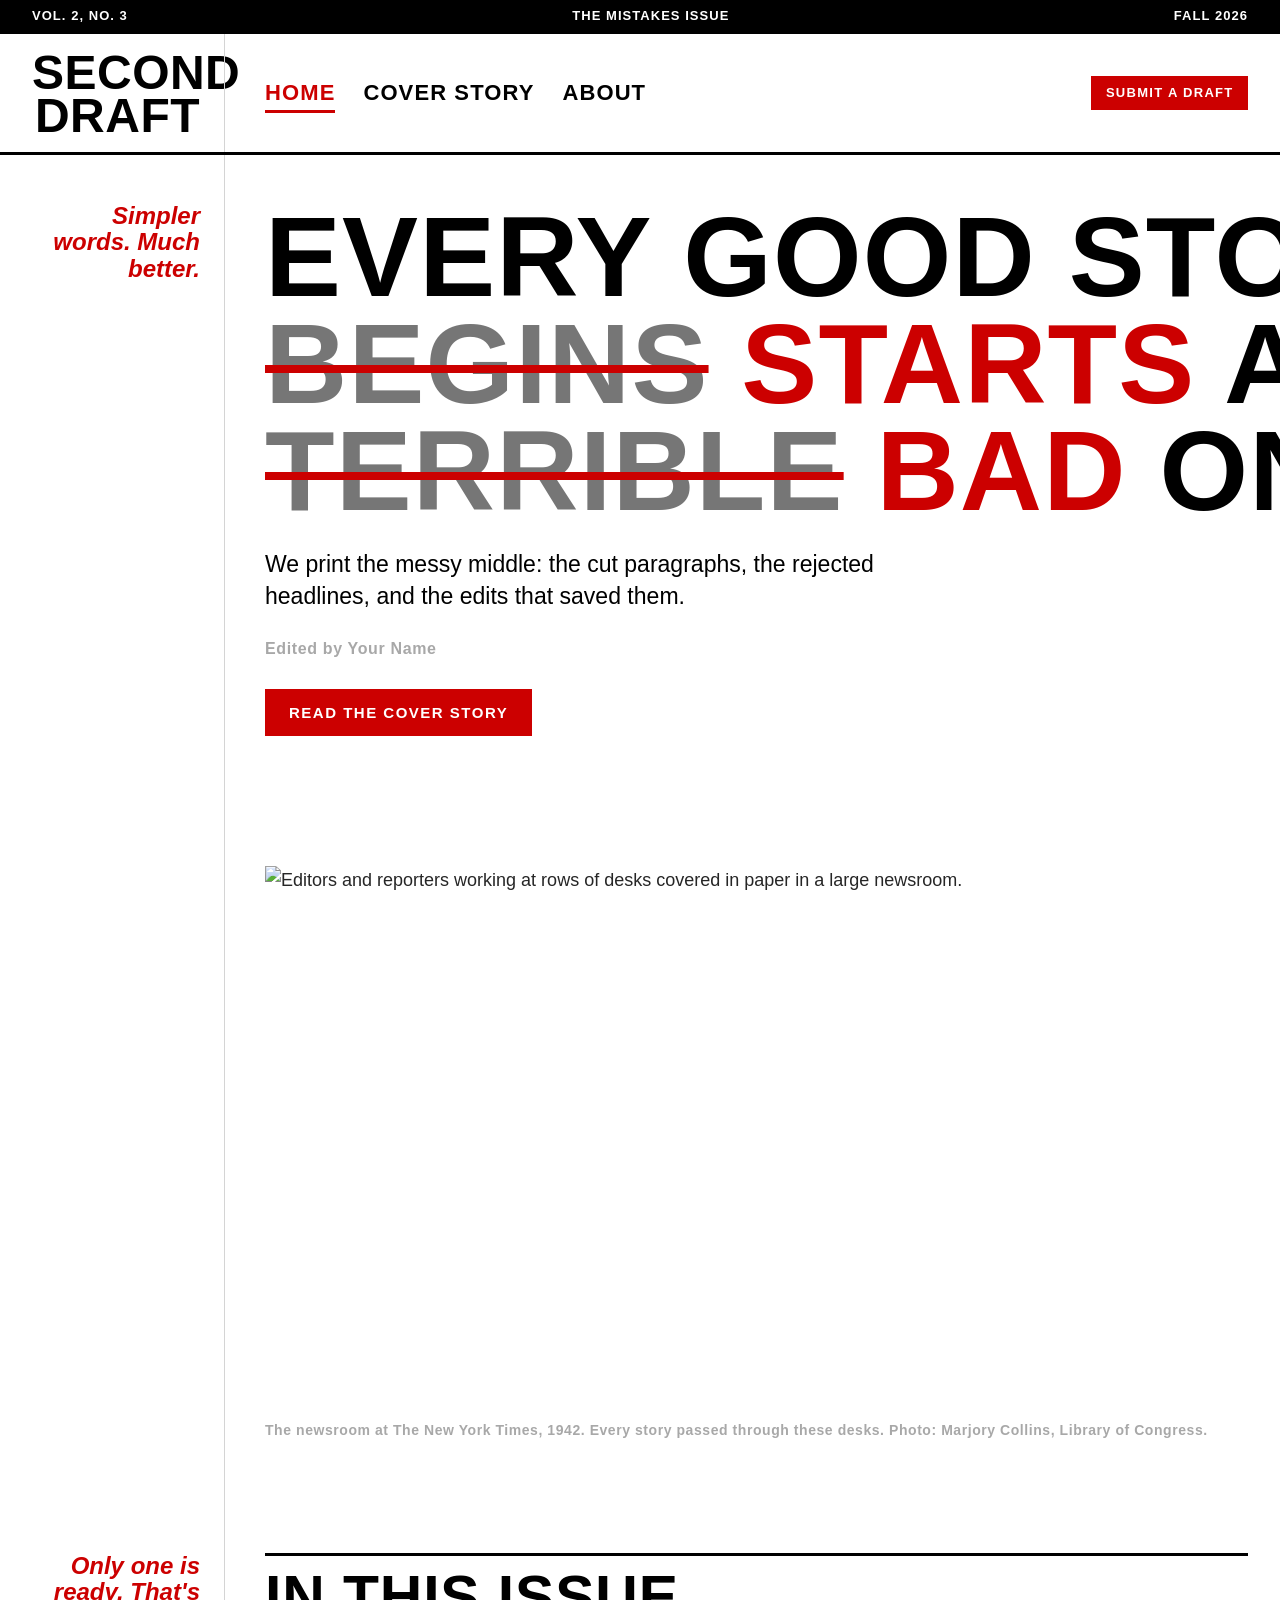
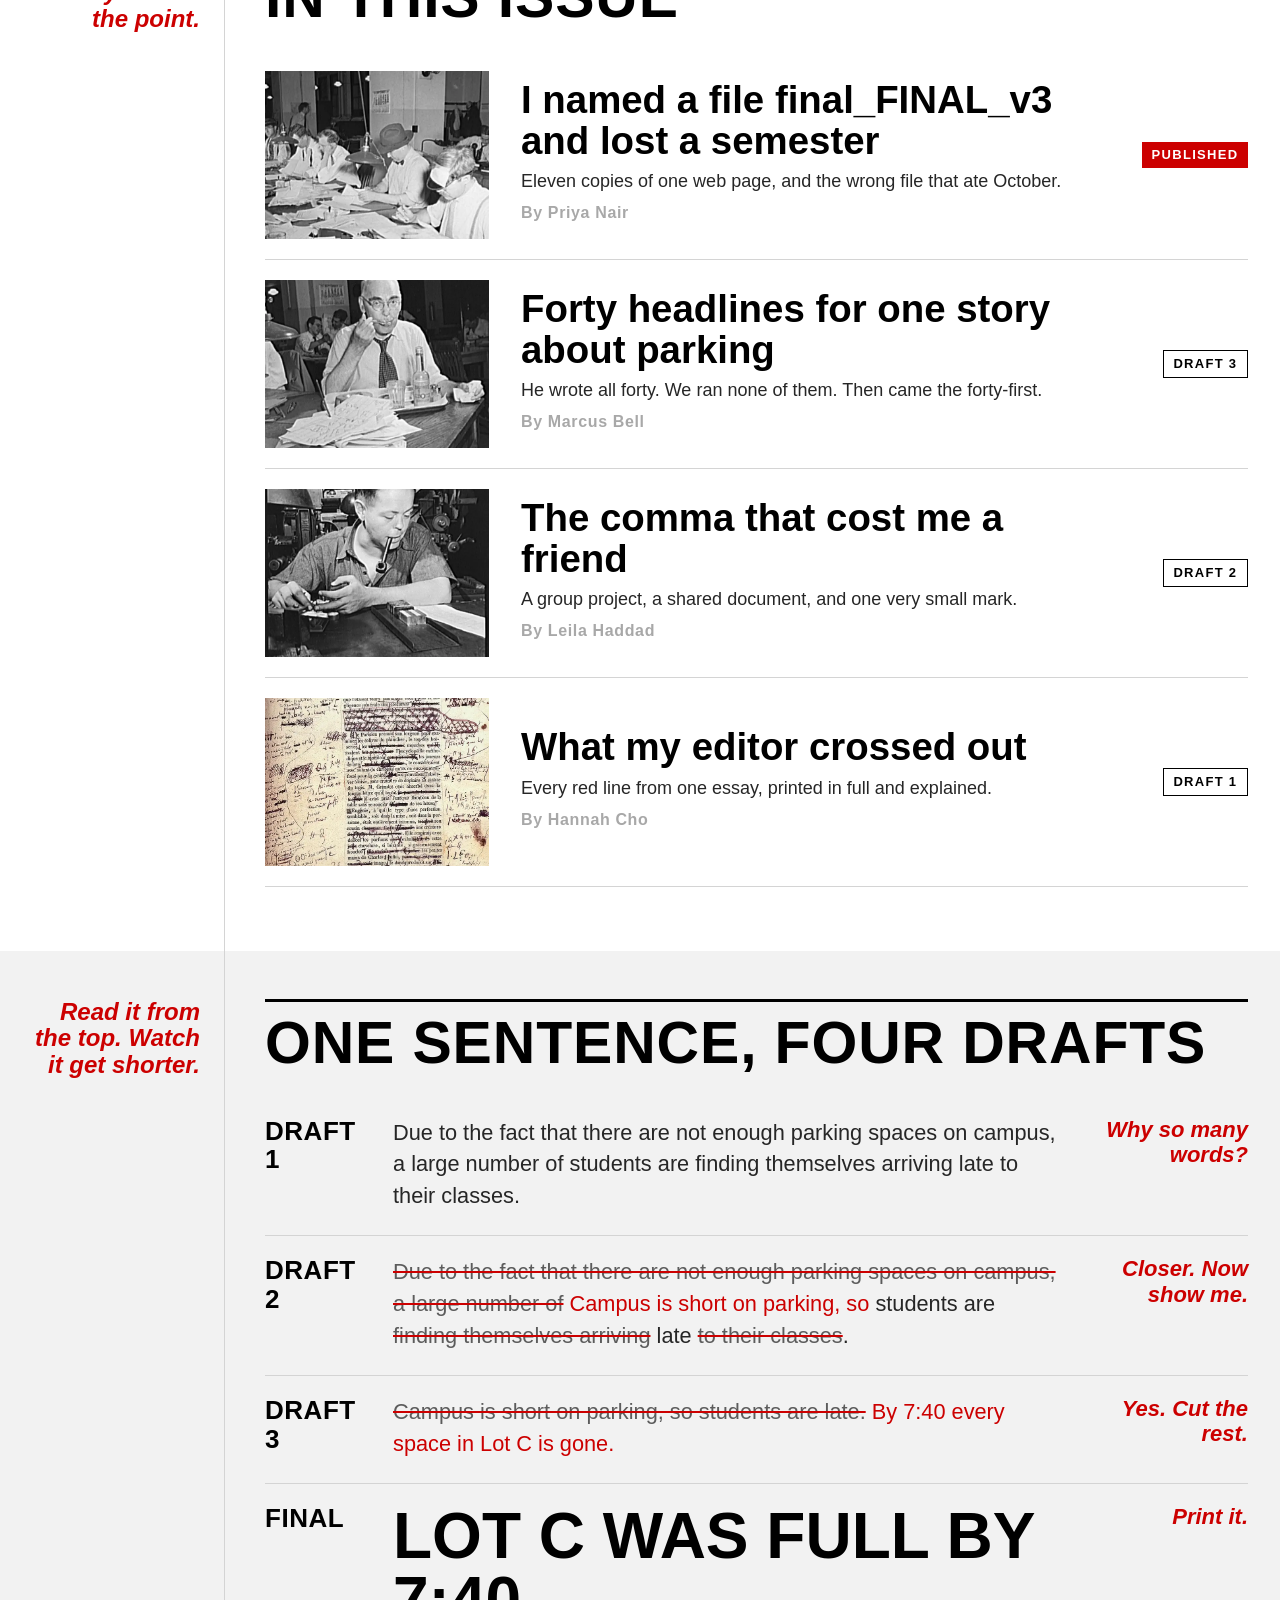
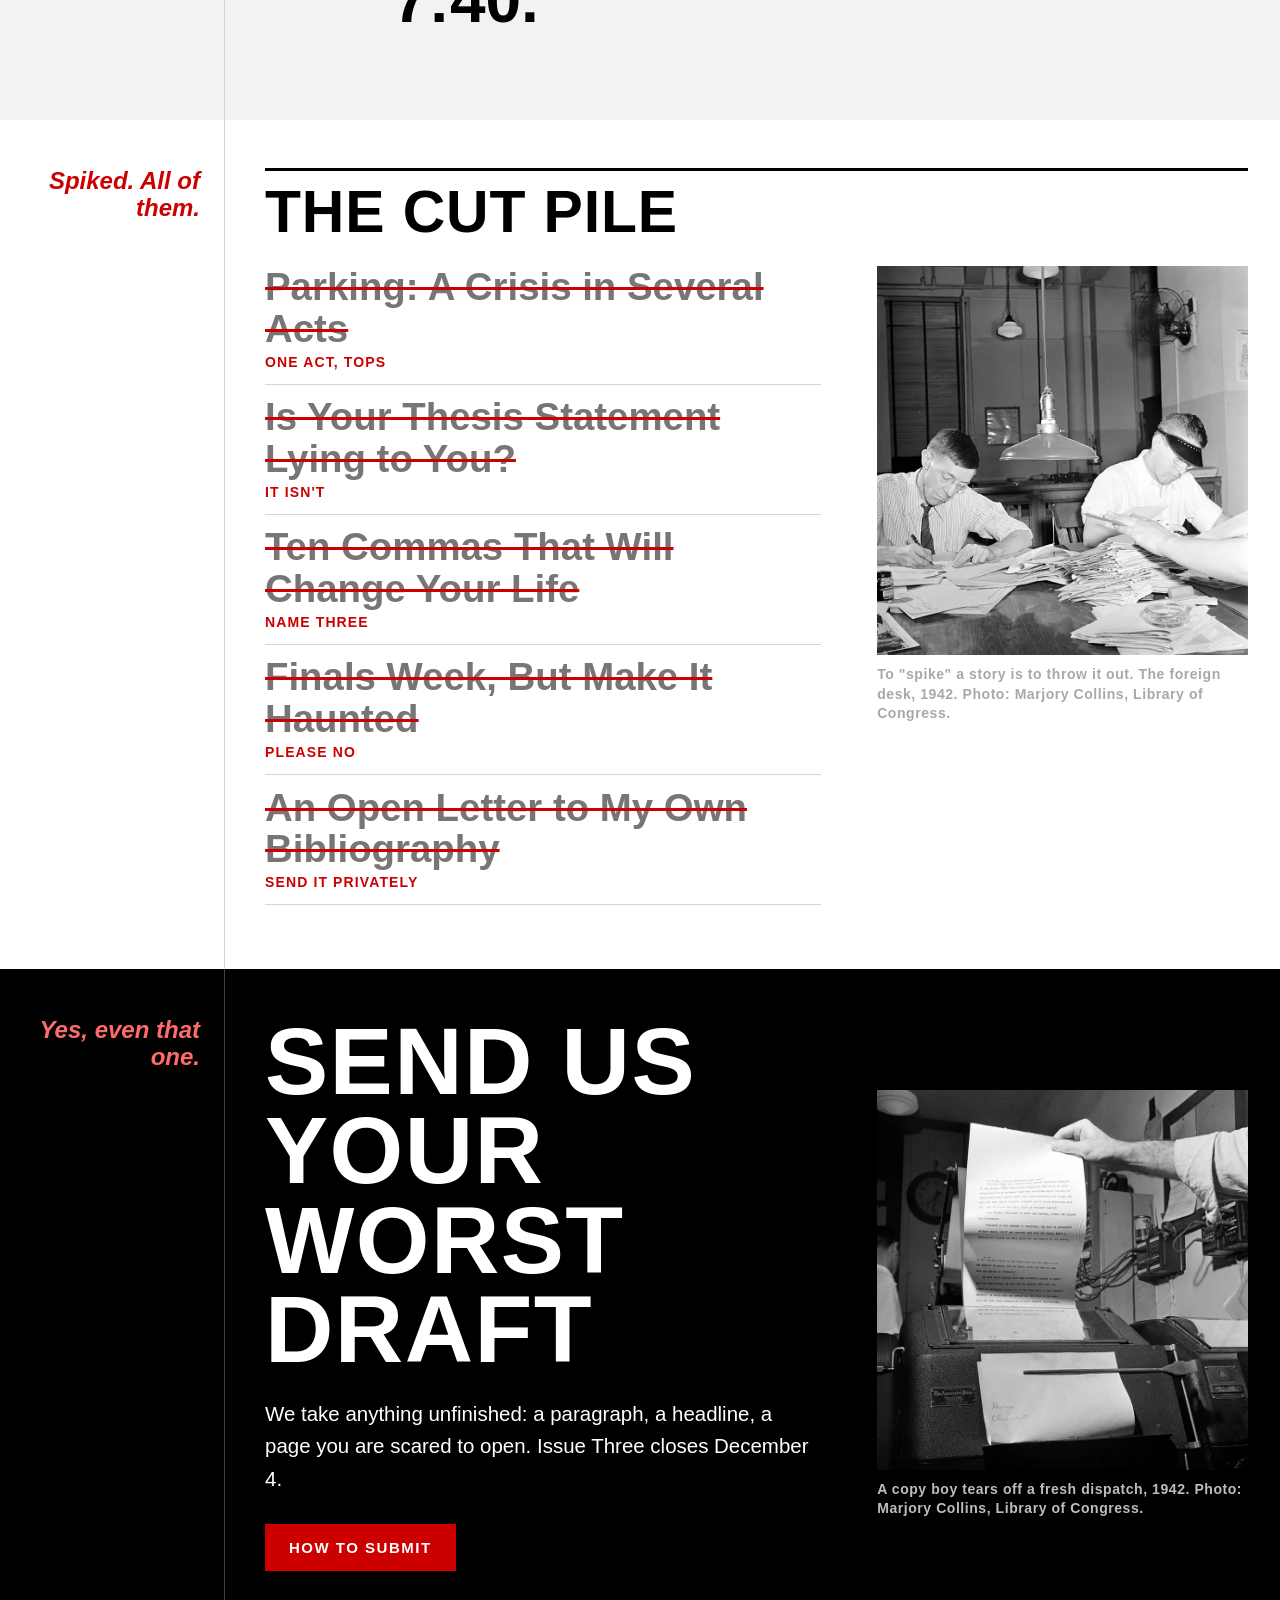
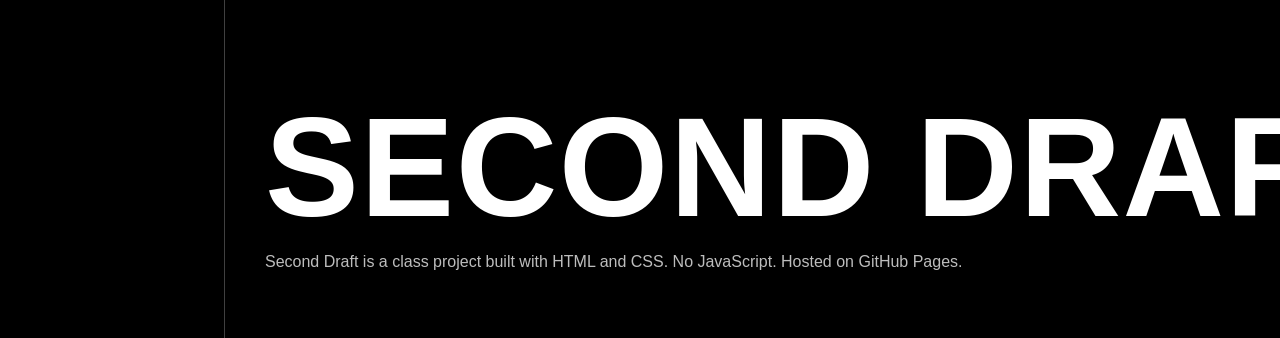
==== commit aa0496bf: "Added contact page and fix issue number in home page" ====
--- a/index.html
+++ b/index.html
@@ -14,7 +14,7 @@
 
   <header>
     <div class="topbar">
-      <p>Vol. 2, No. 2</p>
+      <p>Vol. 2, No. 3</p>
       <p>The Mistakes Issue</p>
       <p>Fall 2026</p>
     </div>
